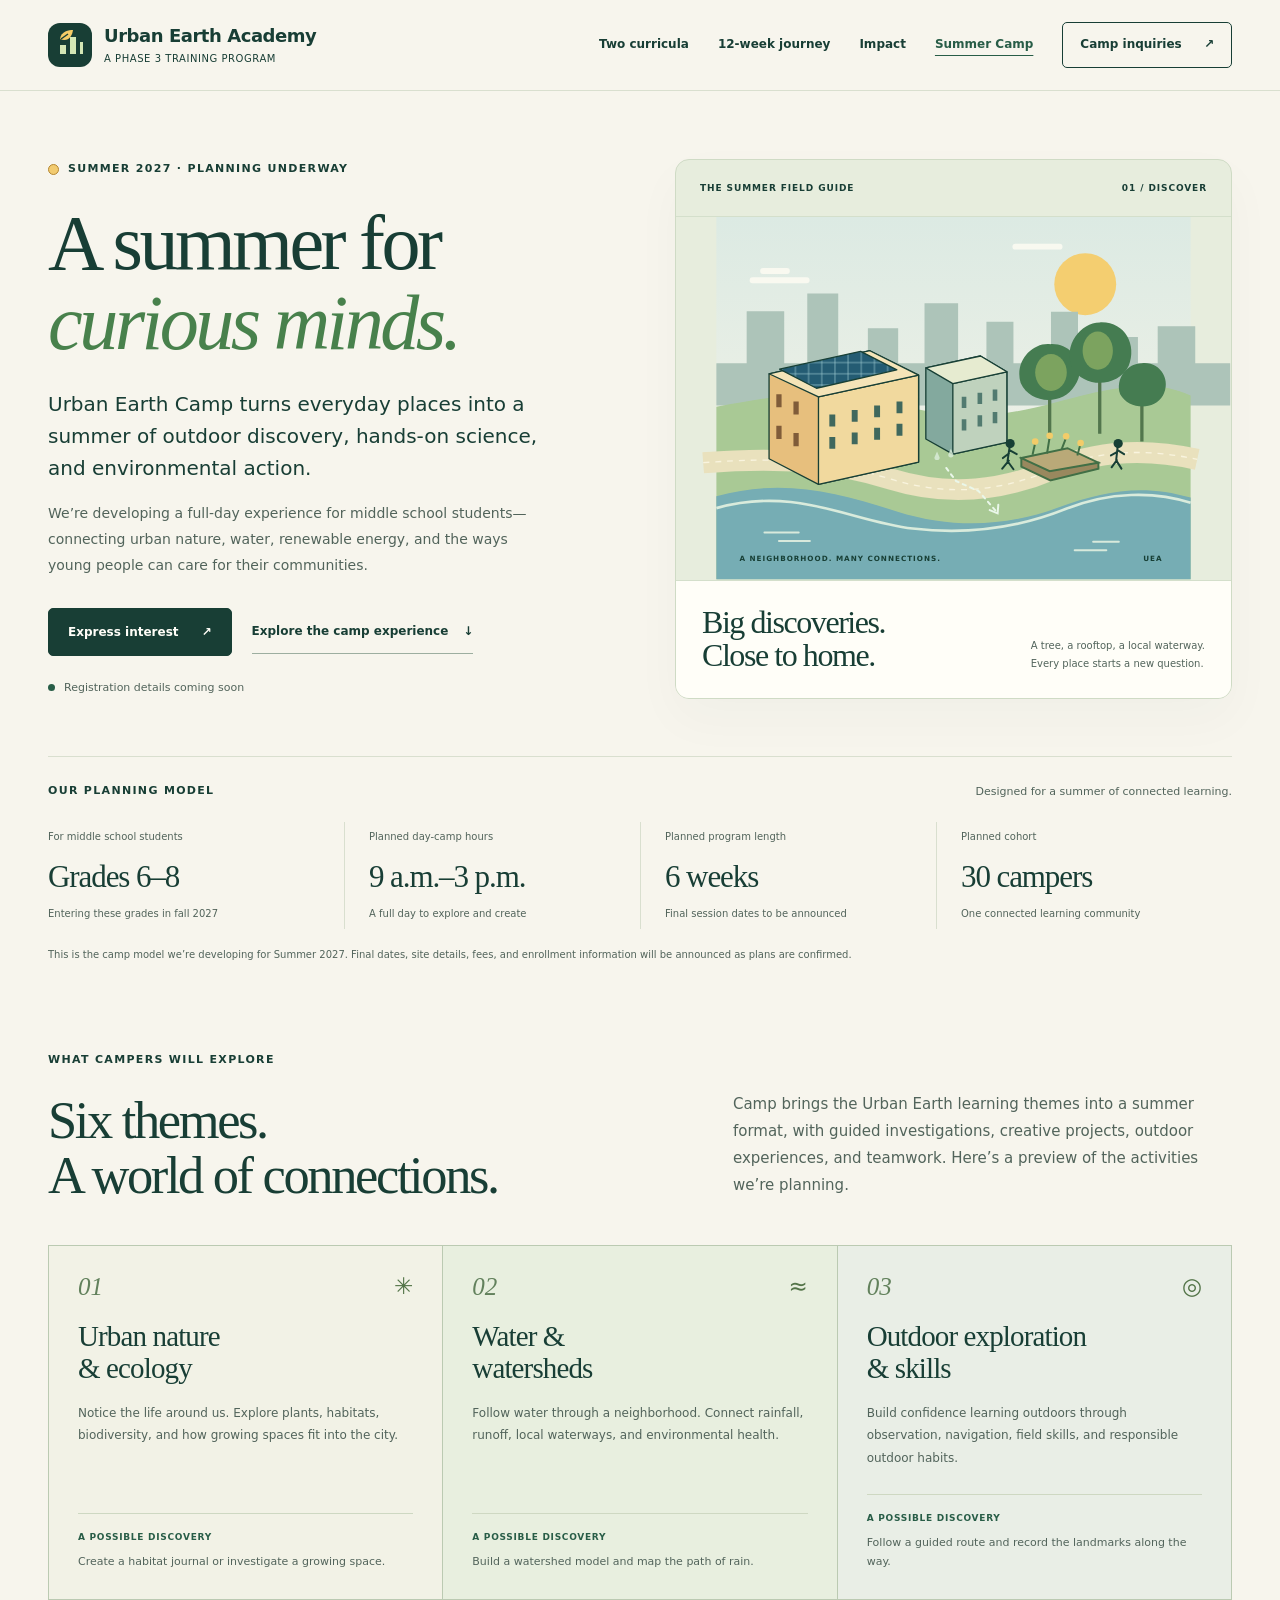
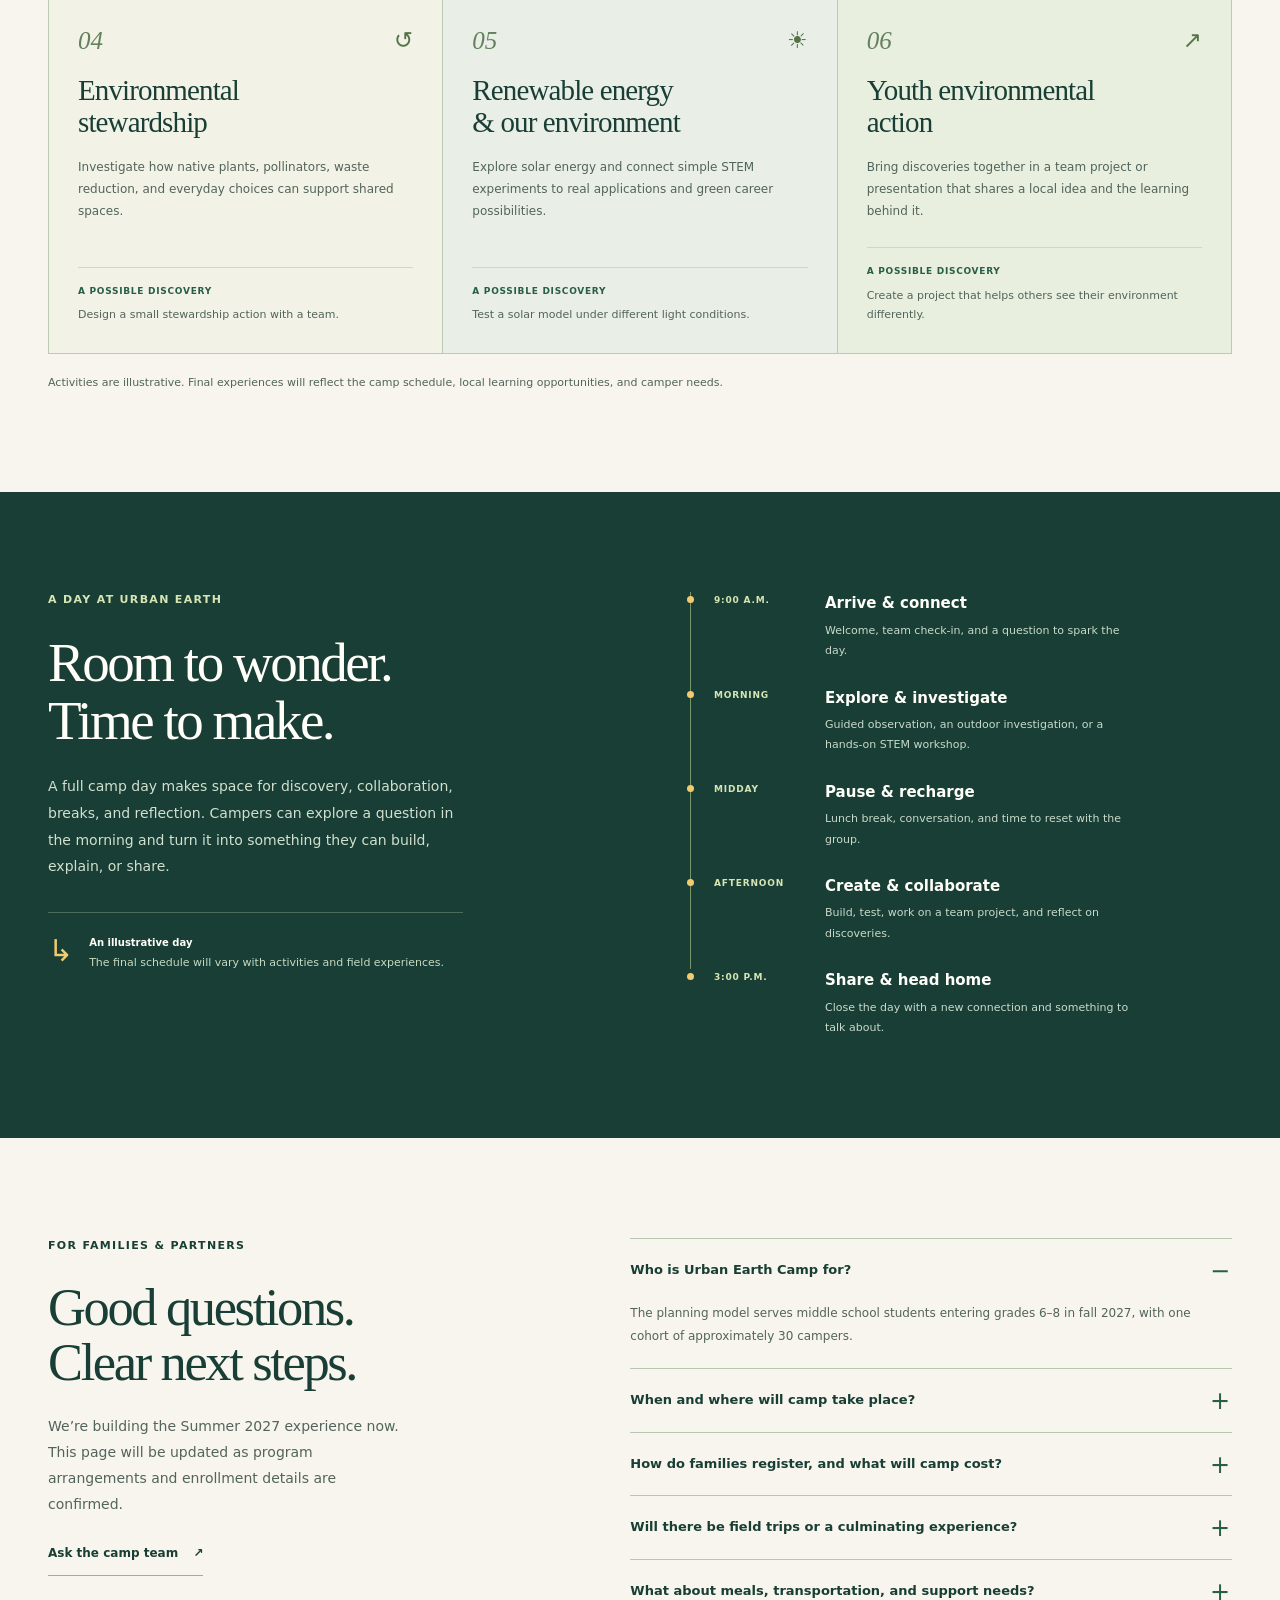
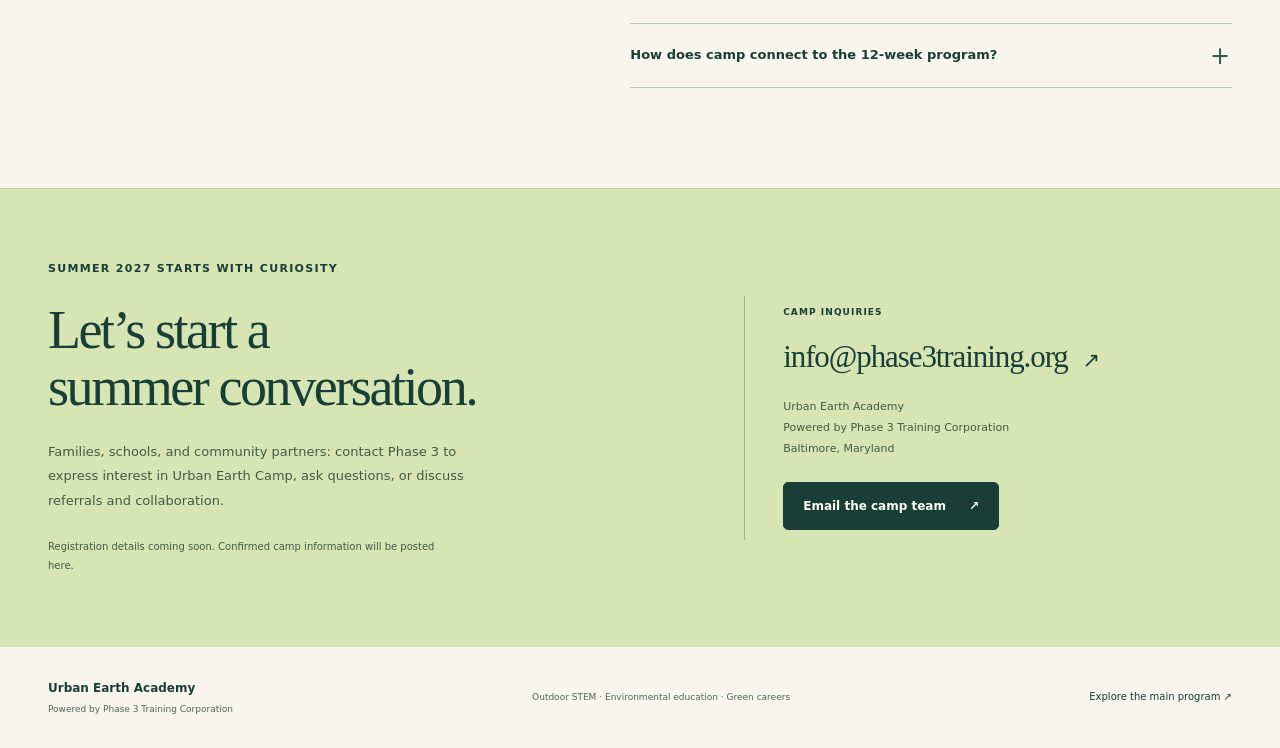
==== summer-camp.html @ 98d9b707 "Add Summer 2027 camp page and homepage navigation link" ====
<!doctype html>
<html lang="en">
<head>
  <meta charset="utf-8">
  <meta name="viewport" content="width=device-width, initial-scale=1">
  <meta name="description" content="Discover plans for Urban Earth Camp, a Summer 2027 outdoor STEM day camp for middle school students. Explore six environmental themes and contact Phase 3 to express interest.">
  <meta name="theme-color" content="#173f35">
  <title>Summer Camp 2027 | Urban Earth Academy</title>
  <link rel="icon" href="./favicon.svg" type="image/svg+xml">
  <link rel="stylesheet" href="./style.css">
  <link rel="stylesheet" href="./camp.css">
  <script src="./camp.js" defer></script>
</head>
<body class="camp-page">
  <a href="#main" class="skip-link">Skip to content</a>
  <header class="site-header">
    <div class="wrap nav-row">
      <a class="brand" href="./" aria-label="Urban Earth Academy home">
        <svg class="brand-mark" viewBox="0 0 44 44" aria-hidden="true"><rect width="44" height="44" rx="12" fill="currentColor"/><path d="M12 31V22h6v9m4 0V14h6v17m4 0V19h3v12" fill="#d4e7b5"/><path d="M12 16c1-8 9-9 13-9-1 7-5 12-13 9Z" fill="#f6cc67"/><path d="m13 16 7-5" fill="none" stroke="#173f35" stroke-width="1.5"/></svg>
        <span>Urban Earth <b>Academy</b><small>A Phase 3 Training program</small></span>
      </a>
      <button class="menu-toggle" aria-expanded="false" aria-controls="site-nav">Menu <span aria-hidden="true">☰</span></button>
      <nav id="site-nav" aria-label="Main navigation">
        <a href="./#curricula">Two curricula</a>
        <a href="./#journey">12-week journey</a>
        <a href="./#impact">Impact</a>
        <a href="./summer-camp.html" aria-current="page">Summer Camp</a>
        <a class="nav-cta" href="#interest">Camp inquiries <span aria-hidden="true">↗</span></a>
      </nav>
    </div>
  </header>
  <main id="main">
    <section class="camp-hero" aria-labelledby="camp-title">
      <div class="wrap camp-hero-grid">
        <div class="camp-hero-copy">
          <p class="eyebrow"><span class="camp-sun" aria-hidden="true"></span> Summer 2027 · Planning underway</p>
          <h1 id="camp-title">A summer for<br><em>curious minds.</em></h1>
          <p class="camp-lead">Urban Earth Camp turns everyday places into a summer of outdoor discovery, hands-on science, and environmental action.</p>
          <p class="camp-intro">We’re developing a full-day experience for middle school students—connecting urban nature, water, renewable energy, and the ways young people can care for their communities.</p>
          <div class="actions"><a class="button primary" href="#interest">Express interest <span aria-hidden="true">↗</span></a><a class="text-link" href="#explore">Explore the camp experience <span aria-hidden="true">↓</span></a></div>
          <p class="camp-status"><span class="small-dot"></span> Registration details coming soon</p>
        </div>
        <div class="camp-fieldbook">
          <div class="camp-fieldbook-top"><span>THE SUMMER FIELD GUIDE</span><span>01 / DISCOVER</span></div>
          <div class="camp-city"><svg class="city-scene" viewBox="0 0 720 550" role="img" aria-labelledby="scene-title scene-desc">
              <title id="scene-title">A city connected by water, nature, and energy</title>
              <desc id="scene-desc">An illustrated urban neighborhood connects a solar rooftop, trees and native plants, and a river: places and systems that campers can investigate through outdoor STEM.</desc>
              <defs>
                <pattern id="windows" width="22" height="28" patternUnits="userSpaceOnUse"><rect x="7" y="7" width="7" height="12" rx="1" fill="#8baba2"/></pattern>
                <pattern id="solar" width="20" height="17" patternUnits="userSpaceOnUse"><path d="M0 0h20v17H0z" fill="#245c73" stroke="#a0cbd1" stroke-width="1"/></pattern>
                <linearGradient id="sky" x2="0" y2="1"><stop stop-color="#dceae3"/><stop offset="1" stop-color="#f7f4e8"/></linearGradient>
              </defs>
              <rect width="720" height="550" fill="url(#sky)"/>
              <circle cx="560" cy="102" r="47" fill="#f4ce70"/>
              <g fill="none" stroke="#fffdf4" stroke-width="9" stroke-linecap="round" opacity=".8"><path d="M55 96h82m-66-14h36m347-37h67"/></g>
              <g fill="#adc4b9"><path d="M0 222h46v-79h57v79h35V116h47v106h45v-53h46v53h40v-91h51v91h43v-63h41v63h57v-78h41v78h49V182h42v40h30v-56h57v56h53v64H0z"/></g>
              <path d="M0 288c124-22 172-30 259-7s148 30 254 1 155-34 207-11v279H0z" fill="#a9c995"/>
              <path d="M0 424c101-28 182-6 274 23s175 20 245-6 130-36 201-15v124H0z" fill="#76adb4"/>
              <path d="M0 442c121-34 205 20 298 31s168-4 233-30 135-27 189-9" fill="none" stroke="#d9ebdc" stroke-width="4"/>
              <path d="M-20 373c119-9 194-3 285 25s171 17 246-15 151-30 219-15" fill="none" stroke="#e9e1bd" stroke-width="32"/>
              <path d="M-20 373c119-9 194-3 285 25s171 17 246-15 151-30 219-15" fill="none" stroke="#f9f4de" stroke-width="2" stroke-dasharray="9 9"/>
              <g stroke="#173f35" stroke-width="2" stroke-linejoin="round">
                <path d="m80 238 153-35 74 37v132l-152 34-75-39z" fill="#e7bf7d"/>
                <path d="m155 273 152-33v132l-152 34z" fill="#f1d99e"/>
                <path d="m80 238 153-35 74 37-152 33z" fill="#f4e4b8"/>
                <path d="m96 231 123-27 55 28-122 28z" fill="url(#solar)"/>
                <path d="M176 300v18m34-25v18m34-25v18m34-24v18m-102 36v18m34-25v18m34-25v18m34-24v18" stroke="#40685d" stroke-width="9"/>
                <path d="M95 269v20m26-9v20m-26 17v20m26-9v20" stroke="#805c39" stroke-width="8"/>
                <path d="m318 229 83-18 40 24v107l-82 18-41-23z" fill="#83a99e"/>
                <path d="m359 253 82-18v107l-82 18z" fill="#bfd2bd"/>
                <path d="m318 229 83-18 40 24-82 18z" fill="#e6ebd0"/>
                <path d="M376 273v17m24-23v17m23-22v17m-47 28v17m24-23v17m23-22v17" stroke="#527b70" stroke-width="7"/>
              </g>
              <g stroke="#52764d" stroke-width="5"><path d="M506 335V219m76 110V198m64 143V244"/></g>
              <g fill="#457c51"><path d="M462 252c-10-32 17-62 45-59 35-2 57 36 37 63-18 30-67 29-82-4Z"/><path d="M540 228c-14-33 13-68 42-68 38-2 57 34 44 66-15 32-67 36-86 2Z"/><path d="M613 269c-8-24 11-47 33-47 28-3 45 26 32 49-13 23-52 22-65-2Z"/></g>
              <g fill="#7ca35f"><ellipse cx="508" cy="236" rx="24" ry="28"/><ellipse cx="579" cy="203" rx="23" ry="29"/></g>
              <g stroke="#416f46" stroke-width="3"><path d="m463 366 70-15 47 22-74 18z" fill="#b9a978"/><path d="m463 366 43 20 74-13v9l-73 18-44-21z" fill="#99885e"/><path d="m480 361 4-18m18 16 4-25m18 19 7-18m17 27 5-18"/></g>
              <g fill="#f3cc69"><circle cx="484" cy="341" r="5"/><circle cx="506" cy="332" r="5"/><circle cx="531" cy="333" r="5"/><circle cx="553" cy="343" r="5"/></g>
              <g stroke="#eaf7ea" stroke-width="3" stroke-linecap="round"><path d="m349 381 15 20 34 15 27 31" stroke-dasharray="5 7" fill="none"/><path d="m415 445 12 5 1-13" fill="none"/></g>
              <g fill="#dbeedb" opacity=".8"><path d="m331 365 4-9 4 9a4 4 0 1 1-8 0m21-4 4-9 4 9a4 4 0 1 1-8 0"/></g>
              <g stroke="#173f35" stroke-width="3" stroke-linecap="round"><path d="m442 371 3-21m0 4 11 6m-12-1-9 7m9 4-10 12m9-10 8 11"/><path d="m607 369 2-19m0 4 10 6m-11-3-9 5m9 7-8 11m8-9 7 11"/></g>
              <g fill="#173f35"><circle cx="446" cy="344" r="7"/><circle cx="610" cy="344" r="7"/></g>
              <path d="M73 479h52m-30 13h47m402 14h48m-20-13h39" stroke="#d8e9dc" stroke-width="3" stroke-linecap="round"/>
              <g fill="#173f35" font-family="system-ui,sans-serif" font-size="11" font-weight="700" letter-spacing="1.5"><text x="35" y="522">A NEIGHBORHOOD. MANY CONNECTIONS.</text><text x="648" y="522">UEA</text></g>
            </svg></div>
          <div class="camp-fieldbook-bottom"><h2>Big discoveries.<br>Close to home.</h2><p>A tree, a rooftop, a local waterway.<br>Every place starts a new question.</p></div>
        </div>
      </div>
      <div class="wrap camp-model">
        <div class="camp-model-heading"><p class="eyebrow">Our planning model</p><p>Designed for a summer of connected learning.</p></div>
        <dl class="camp-facts">
          <div><dt>For middle school students</dt><dd>Grades 6–8<small>Entering these grades in fall 2027</small></dd></div>
          <div><dt>Planned day-camp hours</dt><dd>9 a.m.–3 p.m.<small>A full day to explore and create</small></dd></div>
          <div><dt>Planned program length</dt><dd>6 weeks<small>Final session dates to be announced</small></dd></div>
          <div><dt>Planned cohort</dt><dd>30 campers<small>One connected learning community</small></dd></div>
        </dl>
        <p class="fine-print">This is the camp model we’re developing for Summer 2027. Final dates, site details, fees, and enrollment information will be announced as plans are confirmed.</p>
      </div>
    </section>

    <section class="section camp-explore" id="explore" aria-labelledby="explore-title">
      <div class="wrap">
        <div class="section-heading two-column"><div><p class="eyebrow">What campers will explore</p><h2 id="explore-title">Six themes.<br>A world of connections.</h2></div><p>Camp brings the Urban Earth learning themes into a summer format, with guided investigations, creative projects, outdoor experiences, and teamwork. Here’s a preview of the activities we’re planning.</p></div>
        <div class="camp-themes">
          <article class="camp-theme"><div class="camp-theme-top"><span class="camp-theme-number">01</span><span class="theme-symbol" aria-hidden="true">✳</span></div><h3>Urban nature<br>& ecology</h3><p>Notice the life around us. Explore plants, habitats, biodiversity, and how growing spaces fit into the city.</p><div class="camp-example"><strong>A possible discovery</strong><span>Create a habitat journal or investigate a growing space.</span></div></article>
          <article class="camp-theme"><div class="camp-theme-top"><span class="camp-theme-number">02</span><span class="theme-symbol" aria-hidden="true">≈</span></div><h3>Water &<br>watersheds</h3><p>Follow water through a neighborhood. Connect rainfall, runoff, local waterways, and environmental health.</p><div class="camp-example"><strong>A possible discovery</strong><span>Build a watershed model and map the path of rain.</span></div></article>
          <article class="camp-theme"><div class="camp-theme-top"><span class="camp-theme-number">03</span><span class="theme-symbol" aria-hidden="true">◎</span></div><h3>Outdoor exploration<br>& skills</h3><p>Build confidence learning outdoors through observation, navigation, field skills, and responsible outdoor habits.</p><div class="camp-example"><strong>A possible discovery</strong><span>Follow a guided route and record the landmarks along the way.</span></div></article>
          <article class="camp-theme"><div class="camp-theme-top"><span class="camp-theme-number">04</span><span class="theme-symbol" aria-hidden="true">↺</span></div><h3>Environmental<br>stewardship</h3><p>Investigate how native plants, pollinators, waste reduction, and everyday choices can support shared spaces.</p><div class="camp-example"><strong>A possible discovery</strong><span>Design a small stewardship action with a team.</span></div></article>
          <article class="camp-theme"><div class="camp-theme-top"><span class="camp-theme-number">05</span><span class="theme-symbol" aria-hidden="true">☀</span></div><h3>Renewable energy<br>& our environment</h3><p>Explore solar energy and connect simple STEM experiments to real applications and green career possibilities.</p><div class="camp-example"><strong>A possible discovery</strong><span>Test a solar model under different light conditions.</span></div></article>
          <article class="camp-theme"><div class="camp-theme-top"><span class="camp-theme-number">06</span><span class="theme-symbol" aria-hidden="true">↗</span></div><h3>Youth environmental<br>action</h3><p>Bring discoveries together in a team project or presentation that shares a local idea and the learning behind it.</p><div class="camp-example"><strong>A possible discovery</strong><span>Create a project that helps others see their environment differently.</span></div></article>
        </div>
        <p class="fine-print">Activities are illustrative. Final experiences will reflect the camp schedule, local learning opportunities, and camper needs.</p>
      </div>
    </section>

    <section class="section camp-day" aria-labelledby="day-title">
      <div class="wrap camp-day-grid">
        <div class="camp-day-copy"><p class="eyebrow">A day at Urban Earth</p><h2 id="day-title">Room to wonder.<br>Time to make.</h2><p>A full camp day makes space for discovery, collaboration, breaks, and reflection. Campers can explore a question in the morning and turn it into something they can build, explain, or share.</p><div class="camp-day-note"><span aria-hidden="true">↳</span><p><strong>An illustrative day</strong><br>The final schedule will vary with activities and field experiences.</p></div></div>
        <ol class="camp-day-timeline">
          <li><span class="camp-time">9:00 A.M.</span><div><h3>Arrive & connect</h3><p>Welcome, team check-in, and a question to spark the day.</p></div></li>
          <li><span class="camp-time">MORNING</span><div><h3>Explore & investigate</h3><p>Guided observation, an outdoor investigation, or a hands-on STEM workshop.</p></div></li>
          <li><span class="camp-time">MIDDAY</span><div><h3>Pause & recharge</h3><p>Lunch break, conversation, and time to reset with the group.</p></div></li>
          <li><span class="camp-time">AFTERNOON</span><div><h3>Create & collaborate</h3><p>Build, test, work on a team project, and reflect on discoveries.</p></div></li>
          <li><span class="camp-time">3:00 P.M.</span><div><h3>Share & head home</h3><p>Close the day with a new connection and something to talk about.</p></div></li>
        </ol>
      </div>
    </section>

    <section class="section camp-family" id="family-details" aria-labelledby="family-title">
      <div class="wrap camp-family-grid">
        <div><p class="eyebrow">For families & partners</p><h2 id="family-title">Good questions.<br>Clear next steps.</h2><p class="camp-family-intro">We’re building the Summer 2027 experience now. This page will be updated as program arrangements and enrollment details are confirmed.</p><a class="text-link" href="mailto:info@phase3training.org?subject=Urban%20Earth%20Camp%20Summer%202027%20question">Ask the camp team <span aria-hidden="true">↗</span></a></div>
        <div class="camp-faq">
          <details open><summary>Who is Urban Earth Camp for?</summary><div><p>The planning model serves middle school students entering grades 6–8 in fall 2027, with one cohort of approximately 30 campers.</p></div></details>
          <details><summary>When and where will camp take place?</summary><div><p>We’re planning for Summer 2027, with 9 a.m.–3 p.m. day-camp hours over six weeks. The camp is being developed in Baltimore, connected to Phase 3’s training space and local outdoor learning opportunities. Final dates, site details, and drop-off information will be announced.</p></div></details>
          <details><summary>How do families register, and what will camp cost?</summary><div><p>Registration information and fees are being finalized. Families can email <a href="mailto:info@phase3training.org?subject=Urban%20Earth%20Camp%20Summer%202027%20interest">info@phase3training.org</a> to express interest and ask questions while details are developed.</p></div></details>
          <details><summary>Will there be field trips or a culminating experience?</summary><div><p>Outdoor field experiences and a culminating camp experience are being explored. Destinations, transportation, permissions, and any overnight arrangements will be shared once confirmed.</p></div></details>
          <details><summary>What about meals, transportation, and support needs?</summary><div><p>Meal and transportation arrangements are still being finalized. Please share accessibility or participation questions with the camp team when you inquire so we can discuss your family’s needs.</p></div></details>
          <details><summary>How does camp connect to the 12-week program?</summary><div><p>Summer Camp is a separate summer offering built around Urban Earth’s six environmental learning themes. Its full-day format provides time for connected investigations and projects. You can also <a href="./#journey">explore the school-year 12-week Journey</a>.</p></div></details>
        </div>
      </div>
    </section>

    <section class="camp-interest" id="interest" aria-labelledby="interest-title">
      <div class="wrap camp-interest-grid"><div><p class="eyebrow">Summer 2027 starts with curiosity</p><h2 id="interest-title">Let’s start a<br>summer conversation.</h2><p>Families, schools, and community partners: contact Phase 3 to express interest in Urban Earth Camp, ask questions, or discuss referrals and collaboration.</p><p class="camp-interest-note">Registration details coming soon. Confirmed camp information will be posted here.</p></div><div class="camp-contact"><span class="label">CAMP INQUIRIES</span><a class="camp-email" href="mailto:info@phase3training.org?subject=Urban%20Earth%20Camp%20Summer%202027%20interest&amp;body=Hello%20Phase%203%20team%2C%0A%0AI%20would%20like%20to%20learn%20more%20about%20Urban%20Earth%20Camp%20for%20Summer%202027.%0A%0AI%20am%20a%20parent%2Fcaregiver%20or%20represent%20an%20organization%3A%0AQuestions%20or%20interests%3A%0A%0AThank%20you.">info@phase3training.org <span aria-hidden="true">↗</span></a><p>Urban Earth Academy<br>Powered by Phase 3 Training Corporation<br>Baltimore, Maryland</p><a class="button camp-contact-button" href="mailto:info@phase3training.org?subject=Urban%20Earth%20Camp%20Summer%202027%20interest">Email the camp team <span aria-hidden="true">↗</span></a></div></div>
    </section>
  </main>
  <footer><div class="wrap footer-row"><a class="footer-brand" href="./">Urban Earth Academy <span>Powered by Phase 3 Training Corporation</span></a><p>Outdoor STEM · Environmental education · Green careers</p><a href="./" class="back-top">Explore the main program ↗</a></div></footer>
</body>
</html>
---- style.css ----
@charset "UTF-8";
:root{--ink:#183e35;--green:#285d47;--muted:#52645b;--cream:#f7f5ed;--paper:#fffef8;--lime:#d7e5b4;--gold:#f2cb70;--line:#d9dfcf;--blue:#b8d4d6;--serif:Georgia,'Times New Roman',serif;--sans:Inter,ui-sans-serif,system-ui,-apple-system,BlinkMacSystemFont,'Segoe UI',sans-serif}
*{box-sizing:border-box}html{scroll-behavior:smooth;scroll-padding-top:105px}body{margin:0;background:var(--cream);color:var(--ink);font:16px/1.6 var(--sans);-webkit-font-smoothing:antialiased}button,select{font:inherit}button,a,select{-webkit-tap-highlight-color:transparent}button{cursor:pointer}a{color:inherit}button:focus-visible,a:focus-visible,select:focus-visible,[tabindex="0"]:focus-visible{outline:3px solid #bb7432;outline-offset:5px}button:disabled{cursor:default}button{color:inherit}p,h1,h2,h3,h4{margin-top:0}h1,h2,h3{font-weight:400}h1,h2{font-family:var(--serif);letter-spacing:-.045em;line-height:1.05}h2{font-size:clamp(37px,4.1vw,59px);margin-bottom:24px}h3{font-size:28px;line-height:1.2;letter-spacing:-.03em}h4{font-size:16px;line-height:1.4;margin-bottom:6px}.wrap{width:min(1240px,calc(100% - 96px));margin:auto}.section{padding:100px 0}.eyebrow,.label{font-size:11px;line-height:1.5;font-weight:750;letter-spacing:.12em;text-transform:uppercase}.eyebrow{display:flex;align-items:center;gap:9px;margin-bottom:25px}.label{display:block}.seed-dot,.small-dot{display:inline-block;width:7px;height:7px;background:var(--green);border-radius:50%;flex:none}.skip-link{position:fixed;left:16px;top:-80px;background:var(--ink);color:#fff;padding:10px 18px;z-index:100}.skip-link:focus{top:10px}.site-header{position:sticky;top:0;z-index:30;background:rgba(247,245,237,.97);border-bottom:1px solid var(--line)}.nav-row{height:90px;display:flex;align-items:center;justify-content:space-between;gap:24px}.brand{display:flex;gap:12px;align-items:center;text-decoration:none;font-size:18px;font-weight:650;line-height:1.2;letter-spacing:-.025em}.brand b{font-weight:650}.brand small{display:block;font-size:10px;letter-spacing:.055em;text-transform:uppercase;font-weight:500;margin-top:7px}.brand-mark{height:44px;width:44px;flex:none}.site-header nav{display:flex;gap:29px;align-items:center;font-size:12px;font-weight:650}.site-header nav a{text-decoration:none}.site-header nav a:not(.nav-cta):hover{box-shadow:0 2px var(--green)}.site-header .nav-cta{border:1px solid var(--ink);border-radius:5px;padding:12px 17px}.nav-cta span{margin-left:18px}.menu-toggle{display:none}.hero{padding:68px 0 0;overflow:hidden}.hero-grid{display:grid;grid-template-columns:.95fr 1.05fr;gap:46px;align-items:center}.hero h1{font-size:clamp(60px,5.55vw,82px);line-height:1.01;margin:0 0 25px}.hero h1 em{color:#48814c;font-weight:400}.hero-lead{font-size:20px;line-height:1.55;max-width:490px;margin-bottom:14px}.hero-description{font-size:14px;line-height:1.8;color:var(--muted);max-width:460px;margin-bottom:25px}.actions{display:flex;gap:19px;align-items:flex-start;flex-wrap:wrap}.button{display:inline-flex;align-items:center;justify-content:space-between;gap:23px;padding:14px 19px;border-radius:5px;font-size:12px;font-weight:650;text-decoration:none;border:1px solid var(--ink);line-height:1.5;transition:background .2s,transform .2s}.button.primary{color:var(--paper);background:var(--ink)}.button.primary:hover{background:#2c614e;transform:translateY(-2px)}.text-link{display:inline-flex;gap:15px;text-decoration:none;font-size:12px;font-weight:650;line-height:1.6;padding:12px 0;border-bottom:1px solid #9daea0}.text-link:hover{border-color:var(--ink)}.hero .actions .text-link{font-size:11px;max-width:185px;line-height:1.5;padding:7px 0}.hero-note{font-size:10px;font-weight:550;color:var(--muted);margin-top:31px;display:flex;gap:12px;align-items:center}.little-line{width:28px;height:1px;background:#a5b99b}.hero-visual{background:#e7eddd;border:1px solid #d9dfcc;border-radius:16px;overflow:hidden;transform:none;box-shadow:0 20px 50px #183e350a}.scene-topline{display:flex;justify-content:space-between;padding:18px 22px 0;gap:20px;font-size:9px;letter-spacing:.09em;font-weight:650}.scene-topline span:last-child{font-size:10px;font-weight:450;letter-spacing:0}.landscape{position:relative}.city-scene{display:block;width:100%;height:auto}.scene-pins{position:absolute;inset:0}.scene-pin{position:absolute;display:flex;align-items:center;gap:7px;font-size:10px;font-weight:650;background:var(--paper);border:1px solid var(--ink);box-shadow:0 3px 0 #183e3520;border-radius:99px;padding:8px 12px;white-space:nowrap;transition:transform .2s,background .2s}.scene-pin[aria-pressed="true"]{background:var(--ink);color:var(--paper);transform:translateY(-3px)}.scene-pin:hover{transform:translateY(-3px)}.scene-pin span{font-size:17px;line-height:1}.pin-energy{left:16%;top:32%}.pin-nature{right:10%;top:23%}.pin-water{left:51%;top:74%}.field-note{min-height:125px;background:var(--paper);padding:22px 25px;display:flex;gap:19px;align-items:flex-start;transform:none}.note-number{font:italic 32px/1 var(--serif);color:#628664}.field-note h2{font:650 14px/1.5 var(--sans);letter-spacing:0;margin:0 0 7px}.field-note p{font-size:12px;line-height:1.65;color:var(--muted);margin:0}.program-facts{display:grid;grid-template-columns:repeat(4,1fr);padding:40px 0 32px;border-bottom:1px solid var(--line);margin-top:27px}.program-facts>div{display:flex;align-items:center;gap:15px;padding:0 23px;border-right:1px solid var(--line)}.program-facts>div:first-child{padding-left:0}.program-facts>div:last-child{border:0}.program-facts strong{font:400 48px/1 var(--serif);letter-spacing:-.05em}.program-facts span{font-size:11px;color:var(--muted);line-height:1.6;max-width:115px}.section-heading{margin-bottom:42px}.two-column{display:grid;grid-template-columns:1.1fr .9fr;gap:90px;align-items:end}.section-heading h2{margin-bottom:0}.section-heading>p,.two-column>p{font-size:15px;color:var(--muted);line-height:1.8;margin-bottom:4px;max-width:505px}.curriculum-tabs{display:grid;grid-template-columns:1fr 1fr;gap:15px}.curriculum-tab{display:flex;text-align:left;align-items:center;gap:19px;border:1px solid var(--line);background:transparent;border-radius:9px;padding:20px 25px}.tab-index{font:italic 23px var(--serif);color:#72816e}.curriculum-tab>span:nth-child(2){font-size:21px;font-weight:600;letter-spacing:-.03em;line-height:1.3}.curriculum-tab small{display:block;letter-spacing:0;font-size:11px;font-weight:450;margin-top:6px;color:var(--muted)}.tab-arrow{margin-left:auto;font-size:24px}.curriculum-tab[aria-selected="true"]{background:var(--ink);color:var(--paper);border-color:var(--ink)}.curriculum-tab[aria-selected="true"] small,.curriculum-tab[aria-selected="true"] .tab-index{color:#d7e5c5}.curriculum-tab:not([aria-selected="true"]):hover{background:#e9efdf}.curriculum-panel{display:grid;grid-template-columns:1fr 1.05fr;gap:60px;background:#e9eddc;border-radius:10px;margin-top:16px;padding:43px}.track-intro .label{color:#4d6d44;margin-bottom:22px}.track-intro h3{font-family:var(--serif);font-size:37px;letter-spacing:-.04em;margin-bottom:17px}.track-intro p{font-size:14px;color:var(--muted);line-height:1.8;margin-bottom:17px}.track-details{display:grid;gap:20px}.track-details article{display:flex;gap:16px;border-bottom:1px solid #cdd6be;padding-bottom:18px}.track-details article:last-child{border:0;padding-bottom:0}.detail-icon{font-size:25px;line-height:1.3;color:#4c714b;width:26px;flex:none}.track-details h4{font-size:12px;letter-spacing:.01em}.track-details p{font-size:12px;color:var(--muted);margin:0;line-height:1.75}.fine-print{font-size:11px;color:var(--muted);line-height:1.8}.curriculum-note{margin:17px 0 0}.journey{background:var(--ink);color:var(--paper)}.journey .eyebrow{color:var(--lime)}.journey-heading{margin-bottom:36px}.journey-heading h2{margin-bottom:22px}.section-heading .journey-intro{color:#c8d9cc;font-size:13px;max-width:none;white-space:nowrap;letter-spacing:-.005em}.journey-toolbar{display:flex;align-items:center;justify-content:space-between;gap:20px;padding:0 0 23px;font-size:11px;color:#d3dfd1}.journey-toolbar p{margin:0;display:flex;align-items:center;gap:8px}.journey-toolbar .small-dot{background:var(--gold)}.journey-toolbar label{display:flex;align-items:center;gap:10px}.journey-toolbar select{background:#2c5145;color:var(--paper);border:1px solid #6e8b78;border-radius:5px;padding:7px 28px 7px 11px;font-size:11px}.module-tabs{display:grid;grid-template-columns:repeat(6,1fr);border-top:1px solid #5a7766}.module-tab{position:relative;text-align:left;color:#b9cdc0;background:transparent;border:0;border-bottom:1px solid #5a7766;border-right:1px solid #446555;padding:20px 17px 22px;line-height:1.4;min-height:114px}.module-tab:last-child{border-right:0}.module-tab>span{display:block;font-size:10px;letter-spacing:.06em;margin-bottom:13px}.module-tab strong{font-size:12px;font-weight:500;line-height:1.5}.module-tab[aria-selected="true"]{background:var(--lime);color:var(--ink);border-color:var(--lime)}.module-tab:not([aria-selected="true"]):hover{background:#2c5145}.module-panel{display:grid;grid-template-columns:1fr 1.1fr;gap:0;background:#234b3e;margin-top:23px;border:1px solid #4c6c58;border-radius:10px;overflow:hidden}.module-visual{background:#d7e5b4;position:relative;display:flex;align-items:center;justify-content:center;padding:18px;min-height:405px}.module-visual svg{display:block;width:100%;max-width:410px;height:auto}.module-content{padding:38px}.module-content .label{color:var(--lime);margin-bottom:14px;font-size:10px}.module-content h3{font-family:var(--serif);font-size:33px;margin-bottom:14px;letter-spacing:-.035em}.module-content>p:not(.label){font-size:12px;line-height:1.8;color:#d6e1d6;margin-bottom:23px}.activity-box{border-top:1px solid #55735d;padding-top:18px}.activity-box>span{font-size:9px;letter-spacing:.1em;color:var(--gold);font-weight:650}.activity-box p{font-size:12px;line-height:1.8;margin:7px 0 18px}.module-takeaway{display:flex;gap:12px;font-size:11px;color:#d4dfd0}.module-takeaway>span{font-size:26px;line-height:1.4;color:var(--lime)}.module-takeaway p{margin:0;line-height:1.75}.module-takeaway strong{color:var(--paper);font-size:10px;font-weight:650}.journey-bottom{display:flex;align-items:center;justify-content:space-between;gap:16px;font-size:10px;color:#b6cbb8;margin-top:21px}.journey-bottom p{margin:0}.journey-bottom button{background:transparent;border:0;border-bottom:1px solid #6e8b78;color:var(--paper);padding:8px 0;display:flex;gap:18px;align-items:center;font-size:11px}.journey-bottom button:hover{color:var(--gold)}.centered{text-align:center;max-width:700px;margin:0 auto 47px}.centered .eyebrow{justify-content:center}.centered h2{margin-bottom:23px}.centered>p{margin:0 auto;max-width:605px;font-size:14px}.impact-layout{display:grid;grid-template-columns:.8fr 1.2fr;gap:44px;align-items:start}.impact-options{border-top:1px solid #b8c7b2}.impact-tab{width:100%;display:flex;align-items:center;gap:15px;text-align:left;padding:23px 16px;border:0;border-bottom:1px solid #b8c7b2;background:transparent;font-size:13px;font-weight:600}.impact-tab>span:first-child{font:italic 18px var(--serif);color:#73886c}.impact-arrow{margin-left:auto;font-size:20px}.impact-tab[aria-selected="true"]{background:#e6ecd9}.impact-tab:not([aria-selected="true"]):hover{background:#eef1e5}.impact-panel{background:var(--paper);border:1px solid var(--line);border-radius:10px;padding:36px}.impact-panel>.label{font-size:9px;color:#5c7952;margin-bottom:17px}.impact-panel h3{font-family:var(--serif);font-size:31px;margin-bottom:15px}.impact-panel>p{font-size:12px;color:var(--muted);line-height:1.85;margin-bottom:26px}.evidence-flow{display:grid;grid-template-columns:1fr 20px 1fr;gap:16px;align-items:start}.evidence-dot{display:flex;align-items:center;justify-content:center;width:27px;height:27px;border:1px solid #819b79;border-radius:50%;font-size:11px;margin-bottom:13px}.evidence-flow strong{font-size:11px;display:block;margin-bottom:7px}.evidence-flow p{font-size:11px;color:var(--muted);margin:0;line-height:1.8}.flow-arrow{padding-top:1px;color:#839a7f}.report-note{margin-top:25px;border-top:1px solid var(--line);padding-top:19px;display:flex;gap:13px;align-items:flex-start;color:var(--muted);font-size:11px;line-height:1.8}.report-note>span{font-size:25px;color:var(--green)}.report-note p{margin:0}.report-note strong{color:var(--ink);font-size:10px}.impact-footnote{text-align:center;margin:21px 0 0}.partners{background:#e9ecdd;border-top:1px solid var(--line)}.partnership-grid{display:grid;grid-template-columns:1fr 1fr;gap:90px;align-items:start}.partner-lead{font-size:19px;line-height:1.6;max-width:390px;margin-bottom:18px}.partnership-grid>div>p:not(.eyebrow):not(.partner-lead){font-size:13px;line-height:1.85;color:var(--muted);max-width:420px}.partnership-grid .button{margin-top:17px}.delivery-panel{background:var(--cream);border-radius:11px;border:1px solid #d4ddc5;padding:33px}.delivery-panel h3{font-family:var(--serif);font-size:29px;margin-bottom:29px}.delivery-row{display:flex;gap:18px;padding:19px 0;border-top:1px solid var(--line)}.delivery-row>span{font:italic 23px var(--serif);color:#71876a}.delivery-row h4{font-size:12px;margin-bottom:7px}.delivery-row p{font-size:11px;line-height:1.8;color:var(--muted);margin:0}.contact-strip{border-top:1px solid #b5c3a7;padding-top:32px;margin-top:55px;display:flex;justify-content:space-between;align-items:end;gap:24px}.contact-strip .label{font-size:9px;margin-bottom:10px;color:#5c7453}.contact-strip a{font-family:var(--serif);font-size:clamp(20px,3.1vw,37px);line-height:1.4;text-decoration:none;letter-spacing:-.035em}.contact-strip a:hover{text-decoration:underline;text-decoration-thickness:1px;text-underline-offset:7px}.contact-strip a span{font-family:var(--sans);font-size:25px;margin-left:20px}.contact-strip>p{font-size:10px;color:var(--muted);margin:0;line-height:1.85}footer{padding:32px 0}.footer-row{display:flex;align-items:center;justify-content:space-between;gap:25px}.footer-brand{font-weight:650;font-size:12px;text-decoration:none}.footer-brand span{display:block;color:var(--muted);font-size:9px;font-weight:400;margin-top:4px}.footer-row p{font-size:9px;color:var(--muted);margin:0}.back-top{font-size:10px;text-decoration:none}.noscript{padding:20px;background:var(--gold);font-size:14px;text-align:center}
@media(min-width:1500px){.hero h1{font-size:86px}.hero-grid{gap:65px}.hero{padding-top:82px}}
@media(max-width:1100px){.wrap{width:calc(100% - 64px)}.site-header nav{gap:19px;font-size:11px}.brand{font-size:16px}.hero-grid{gap:30px;grid-template-columns:1fr 1fr}.hero h1{font-size:64px}.hero-lead{font-size:17px}.hero-description{font-size:12px}.hero .actions .text-link{max-width:none}.hero-note{font-size:9px}.scene-topline{padding:15px 16px 0;font-size:8px}.scene-topline span:last-child{font-size:9px}.field-note{padding:18px;min-height:133px}.field-note h2{font-size:12px}.field-note p{font-size:11px}.scene-pin{font-size:9px;padding:6px 10px}.program-facts>div{padding:0 16px;gap:12px}.program-facts span{font-size:10px}.two-column{gap:50px}.curriculum-panel{gap:40px;padding:33px}.partnership-grid{gap:50px}.module-tab{padding:18px 13px}.module-tab strong{font-size:11px}.module-content{padding:30px}.module-visual{min-height:420px}.impact-layout{gap:28px}.impact-panel{padding:30px}.impact-tab{font-size:12px;padding:23px 12px;gap:10px}.section-heading .journey-intro{font-size:12px}}
@media(max-width:800px){.wrap{width:calc(100% - 40px)}.section{padding:73px 0}.nav-row{height:76px}.brand{font-size:15px;gap:10px}.brand small{font-size:8px}.brand-mark{width:38px;height:38px}.menu-toggle{display:flex;gap:12px;align-items:center;border:1px solid #a6b79d;border-radius:5px;background:transparent;font-size:11px;padding:8px 11px}.site-header nav{display:none;position:absolute;top:76px;left:0;right:0;padding:16px 20px 23px;background:var(--cream);border-bottom:1px solid var(--line);box-shadow:0 15px 20px #183e3510}.site-header nav.is-open{display:flex;flex-direction:column;align-items:stretch;gap:0}.site-header nav a{padding:12px;font-size:13px}.site-header nav .nav-cta{margin-top:10px;display:flex;justify-content:space-between}.hero{padding-top:43px}.hero-grid{grid-template-columns:1fr;gap:38px}.hero h1{font-size:clamp(59px,9.5vw,83px);max-width:600px}.hero h1 br:first-child{display:none}.hero-copy{max-width:610px}.hero-lead{font-size:19px;max-width:540px}.hero-description{font-size:14px;max-width:550px}.hero .actions .text-link{font-size:12px;padding:10px 0}.hero-note{font-size:10px;margin-top:24px}.hero-visual{max-width:600px;width:100%;margin:0 auto;transform:none}.scene-topline{font-size:9px;padding:18px 20px 0}.scene-topline span:last-child{font-size:10px}.field-note{padding:22px;min-height:110px}.field-note h2{font-size:14px}.field-note p{font-size:12px}.scene-pin{font-size:11px;padding:8px 12px}.program-facts{grid-template-columns:1fr 1fr;gap:25px 0;padding:36px 0;margin-top:20px}.program-facts>div{padding:0 15px}.program-facts>div:nth-child(odd){padding-left:0}.program-facts>div:nth-child(2){border:0}.program-facts strong{font-size:42px}.program-facts span{font-size:11px;max-width:140px}.two-column{grid-template-columns:1fr;gap:24px}.section-heading>p,.two-column>p{font-size:14px;max-width:600px}.section-heading{margin-bottom:32px}h2{font-size:47px}.curriculum-tab{padding:18px;gap:12px}.curriculum-tab>span:nth-child(2){font-size:19px}.curriculum-tab small{font-size:10px}.tab-arrow{font-size:21px}.curriculum-panel{padding:30px;gap:30px;grid-template-columns:1fr}.track-intro h3{font-size:35px}.track-intro .label{margin-bottom:16px}.track-details{grid-template-columns:1fr;gap:17px}.track-details p{font-size:13px}.track-details article{padding-bottom:15px}.journey-heading h2{font-size:45px}.section-heading .journey-intro{white-space:normal;max-width:570px;font-size:12px}.journey-toolbar{flex-wrap:wrap;gap:13px}.module-tabs{grid-template-columns:repeat(3,1fr);border-top:0;gap:8px}.module-tab{border:1px solid #5a7766!important;border-radius:5px;padding:13px 15px;min-height:100px}.module-tab[aria-selected="true"]{border-color:var(--lime)!important}.module-tab>span{font-size:10px;margin-bottom:9px}.module-tab strong{font-size:12px}.module-panel{grid-template-columns:1fr}.module-visual{min-height:0;max-height:310px;padding:8px}.module-visual svg{max-width:350px;max-height:300px}.module-content{padding:29px}.module-content h3{font-size:34px}.module-content>p:not(.label),.activity-box p{font-size:13px}.journey-bottom{flex-wrap:wrap}.journey-bottom>p{display:none}.centered h2{font-size:47px}.impact-layout{grid-template-columns:1fr;gap:24px}.impact-options{display:grid;grid-template-columns:1fr 1fr;gap:8px;border:0}.impact-tab{border:1px solid #b8c7b2;border-radius:5px;padding:15px 12px;min-height:70px;line-height:1.6;font-size:12px;gap:9px}.impact-arrow{font-size:17px}.impact-tab>span:first-child{font-size:17px}.impact-panel h3{font-size:32px}.impact-panel>p{font-size:13px}.evidence-flow p{font-size:12px}.impact-panel{padding:30px}.partnership-grid{grid-template-columns:1fr;gap:35px}.partner-lead{font-size:20px;max-width:500px}.partnership-grid>div>p:not(.eyebrow):not(.partner-lead){font-size:14px;max-width:570px}.delivery-panel h3{font-size:31px}.delivery-row h4{font-size:14px}.delivery-row p{font-size:13px}.contact-strip{align-items:start;margin-top:40px}.contact-strip>p{font-size:10px}.footer-row{flex-wrap:wrap;gap:18px}.footer-row p{order:3;width:100%;border-top:1px solid var(--line);padding-top:16px}.footer-brand{font-size:12px}.back-top{margin-left:auto}}
@media(max-width:440px){h2,.centered h2{font-size:39px}.hero h1{font-size:60px}.hero h1 br:first-child{display:block}.eyebrow{font-size:9px}.hero-lead{font-size:17px}.hero-description{font-size:13px}.hero .actions{gap:14px}.hero .actions .text-link{font-size:11px}.hero-note{font-size:9px}.scene-topline{font-size:8px;padding:15px 14px 0}.scene-topline span:last-child{font-size:9px}.field-note{padding:18px 16px;gap:13px;min-height:133px}.field-note h2{font-size:13px}.field-note p{font-size:11px}.note-number{font-size:28px}.scene-pin{font-size:9px;padding:7px 9px}.scene-pin span{font-size:15px}.pin-nature{right:6%}.pin-energy{left:11%}.program-facts span{font-size:10px;max-width:104px}.program-facts>div{gap:12px}.curriculum-tabs{gap:8px}.curriculum-tab{padding:15px 12px;gap:8px;align-items:start;position:relative;min-height:112px}.curriculum-tab>span:nth-child(2){font-size:16px}.tab-index{font-size:17px}.curriculum-tab small{font-size:9px;max-width:105px;line-height:1.6}.tab-arrow{position:absolute;bottom:8px;right:12px;font-size:18px}.curriculum-panel{padding:25px}.track-intro h3{font-size:32px}.track-intro p{font-size:13px}.track-details p{font-size:12px}.journey-heading h2{font-size:39px}.journey-toolbar{font-size:10px}.journey-toolbar select{font-size:10px}.module-tab{padding:13px 10px;min-height:99px}.module-tab strong{font-size:10px}.module-tab>span{font-size:9px}.module-content{padding:25px}.module-content h3{font-size:30px}.module-content .label{font-size:9px}.module-content>p:not(.label),.activity-box p{font-size:12px}.module-visual{max-height:265px}.module-visual svg{max-height:255px}.impact-tab{font-size:11px;padding:13px 10px;gap:8px}.impact-tab>span:first-child{font-size:15px}.impact-arrow{display:none}.impact-panel{padding:25px}.impact-panel h3{font-size:29px}.evidence-flow{gap:10px;grid-template-columns:1fr 12px 1fr}.evidence-flow p{font-size:11px}.evidence-flow strong{font-size:10px}.contact-strip{flex-direction:column;gap:25px}.contact-strip a{font-size:25px}.contact-strip a span{font-size:20px;margin-left:7px}.delivery-panel{padding:26px}.delivery-panel h3{font-size:28px}.delivery-row p{font-size:12px}.delivery-row h4{font-size:12px}}
@media(prefers-reduced-motion:reduce){html{scroll-behavior:auto}*,*::before,*::after{transition:none!important;animation:none!important}}
@media print{.site-header,.menu-toggle,.scene-pins,.actions,.journey-bottom button,.back-top{display:none}.wrap{width:100%}.section,.hero{padding:25px 0}.hero-grid{gap:25px}.hero h1{font-size:44px}.hero-visual{transform:none}.journey{background:#fff;color:#183e35}.journey p,.journey .eyebrow,.module-content .label,.module-content>p:not(.label){color:#183e35}.module-panel{background:#fff}.module-content{padding:20px}.module-tabs{display:none}.impact-layout,.partnership-grid{gap:25px}.section{break-inside:avoid}footer{padding:15px 0}}
---- camp.css ----
.camp-page .site-header nav a[aria-current="page"]{color:var(--green);text-decoration:underline;text-underline-offset:7px;text-decoration-thickness:1px}.camp-hero{padding:68px 0 0}.camp-hero-grid{display:grid;grid-template-columns:1fr 1fr;gap:70px;align-items:center}.camp-hero h1{font-size:clamp(58px,6.1vw,88px);line-height:1.03;margin:0 0 25px}.camp-hero h1 em{color:#48814c;font-weight:400}.camp-sun{height:11px;width:11px;background:var(--gold);border:1px solid #b58731;border-radius:50%;display:inline-block}.camp-lead{font-size:20px;line-height:1.6;margin-bottom:17px;max-width:510px}.camp-intro{font-size:14px;line-height:1.85;color:var(--muted);max-width:485px;margin-bottom:29px}.camp-hero .actions{gap:20px;align-items:center}.camp-status{display:flex;align-items:center;gap:9px;font-size:11px;color:var(--muted);margin:23px 0 0}.camp-fieldbook{border:1px solid #cfdbc5;border-radius:14px;overflow:hidden;background:#e7eddd;box-shadow:0 20px 50px #183e3508}.camp-fieldbook-top{display:flex;justify-content:space-between;gap:16px;padding:21px 24px;font-size:9px;font-weight:650;letter-spacing:.1em}.camp-city{border-top:1px solid #d4dfcb;border-bottom:1px solid #d4dfcb}.camp-city .city-scene{aspect-ratio:720/470;object-fit:cover;object-position:center}.camp-fieldbook-bottom{padding:25px 26px;display:flex;align-items:end;justify-content:space-between;gap:20px;background:var(--paper)}.camp-fieldbook-bottom h2{font-size:32px;line-height:1.05;margin:0}.camp-fieldbook-bottom p{font-size:10px;line-height:1.8;color:var(--muted);margin:0;max-width:210px}.camp-model{margin-top:57px;border-top:1px solid var(--line);padding-top:26px}.camp-model-heading{display:flex;justify-content:space-between;gap:20px;align-items:center}.camp-model-heading .eyebrow{margin:0}.camp-model-heading>p:last-child{font-size:11px;color:var(--muted);margin:0}.camp-facts{display:grid;grid-template-columns:repeat(4,1fr);margin:22px 0 15px}.camp-facts>div{border-left:1px solid var(--line);padding:7px 24px}.camp-facts>div:first-child{padding-left:0;border:0}.camp-facts dt{font-size:10px;color:var(--muted);margin-bottom:12px}.camp-facts dd{font:400 31px/1.3 var(--serif);letter-spacing:-.035em;margin:0}.camp-facts small{display:block;font:400 10px/1.7 var(--sans);letter-spacing:0;color:var(--muted);margin-top:7px}.camp-model>.fine-print{margin:17px 0 0;font-size:10px}.camp-explore{padding-top:88px}.camp-explore .two-column{gap:75px}.camp-themes{display:grid;grid-template-columns:repeat(3,1fr);border-top:1px solid #bbcab2;border-left:1px solid #bbcab2}.camp-theme{padding:28px 29px;background:#f2f2e6;border-right:1px solid #bbcab2;border-bottom:1px solid #bbcab2;display:flex;flex-direction:column}.camp-theme:nth-child(2),.camp-theme:nth-child(6){background:#e8efdf}.camp-theme:nth-child(3),.camp-theme:nth-child(5){background:#e9eee6}.camp-theme-top{display:flex;align-items:center;justify-content:space-between;margin-bottom:22px}.camp-theme-number{font:italic 25px/1 var(--serif);color:#62815c}.theme-symbol{font-size:23px;line-height:1;color:#537448}.camp-theme h3{font-family:var(--serif);font-size:29px;line-height:1.1;margin-bottom:17px}.camp-theme>p{font-size:12px;line-height:1.85;color:var(--muted);margin-bottom:25px}.camp-example{margin-top:auto;padding-top:16px;border-top:1px solid #ced8c2;display:grid;gap:6px;font-size:11px;line-height:1.75;color:var(--muted)}.camp-example strong{font-size:9px;text-transform:uppercase;letter-spacing:.08em;color:var(--green);font-weight:650}.camp-explore>.wrap>.fine-print{margin:19px 0 0}.camp-day{background:var(--ink);color:var(--paper)}.camp-day-grid{display:grid;grid-template-columns:1fr 1fr;gap:100px}.camp-day .eyebrow{color:var(--lime)}.camp-day h2{font-size:55px}.camp-day-copy>p:not(.eyebrow){font-size:14px;line-height:1.9;color:#d2e0cf;max-width:430px}.camp-day-note{display:flex;gap:16px;border-top:1px solid #4b6c56;padding-top:20px;margin-top:32px;max-width:415px;font-size:11px;line-height:1.8;color:#c7dac2}.camp-day-note>span{font-size:30px;line-height:1.2;color:var(--gold)}.camp-day-note p{margin:0}.camp-day-note strong{color:var(--paper);font-size:10px}.camp-day-timeline{list-style:none;padding:0;margin:0}.camp-day-timeline li{position:relative;display:grid;grid-template-columns:90px 1fr;gap:21px;padding:0 0 25px 23px;border-left:1px solid #78946b}.camp-day-timeline li:last-child{padding-bottom:0;border-left-color:transparent}.camp-day-timeline li::before{content:"";position:absolute;left:-4px;top:4px;height:7px;width:7px;background:var(--gold);border-radius:50%}.camp-time{font-size:9px;line-height:1.8;letter-spacing:.09em;font-weight:650;color:var(--lime)}.camp-day-timeline h3{font:600 15px/1.5 var(--sans);letter-spacing:0;margin:0 0 6px}.camp-day-timeline p{font-size:11px;line-height:1.85;color:#c9daca;margin:0;max-width:305px}.camp-family-grid{display:grid;grid-template-columns:.9fr 1.1fr;gap:90px}.camp-family-intro{font-size:14px;line-height:1.85;color:var(--muted);max-width:365px}.camp-faq{border-top:1px solid #b8c7b2}.camp-faq details{border-bottom:1px solid #b8c7b2}.camp-faq summary{position:relative;cursor:pointer;list-style:none;font-weight:600;font-size:13px;line-height:1.6;padding:21px 30px 21px 0}.camp-faq summary::-webkit-details-marker{display:none}.camp-faq summary::after{content:"+";position:absolute;right:2px;top:20px;font:400 24px/1 var(--sans);color:var(--green)}.camp-faq details[open] summary::after{content:"−"}.camp-faq details>div{padding:0 24px 20px 0}.camp-faq p{font-size:12px;line-height:1.9;color:var(--muted);margin:0}.camp-faq a{text-underline-offset:3px}.camp-interest{padding:72px 0;background:var(--lime);border-top:1px solid #c4d5a4}.camp-interest-grid{display:grid;grid-template-columns:1.1fr .9fr;gap:100px;align-items:center}.camp-interest h2{font-size:54px}.camp-interest-grid>div>p:not(.eyebrow){font-size:13px;line-height:1.9;max-width:460px;color:#3f5b43}.camp-interest .camp-interest-note{font-size:10px!important;max-width:400px!important;margin:23px 0 0}.camp-contact{border-left:1px solid #9fb482;padding:10px 0 10px 38px}.camp-contact .label{font-size:9px;margin-bottom:15px}.camp-email{font:400 clamp(19px,2.5vw,31px)/1.5 var(--serif);text-decoration:none;letter-spacing:-.035em}.camp-email:hover{text-decoration:underline;text-underline-offset:6px}.camp-email>span{font-family:var(--sans);font-size:21px;padding-left:8px}.camp-contact>p{font-size:11px!important;line-height:1.9!important;margin:16px 0 22px}.camp-contact-button{background:var(--ink);color:var(--paper)}.camp-contact-button:hover{background:#2c614e}
@media(max-width:1100px){.camp-hero-grid{gap:40px}.camp-hero h1{font-size:68px}.camp-lead{font-size:18px}.camp-intro{font-size:13px}.camp-hero .actions{gap:10px}.camp-hero .text-link{font-size:11px}.camp-fieldbook-bottom{padding:23px;gap:17px}.camp-fieldbook-bottom h2{font-size:29px}.camp-fieldbook-bottom p{font-size:9px;max-width:155px}.camp-facts>div{padding:7px 17px}.camp-facts dd{font-size:28px}.camp-theme{padding:25px}.camp-theme h3{font-size:26px}.camp-day-grid,.camp-interest-grid{gap:60px}.camp-day h2{font-size:48px}.camp-family-grid{gap:55px}.camp-contact{padding-left:29px}.camp-interest h2{font-size:47px}.camp-day-timeline li{grid-template-columns:76px 1fr;gap:15px}}
@media(max-width:800px){.camp-hero{padding-top:43px}.camp-hero-grid{grid-template-columns:1fr;gap:35px}.camp-hero-copy{max-width:610px}.camp-hero h1{font-size:68px}.camp-lead{font-size:19px;max-width:570px}.camp-intro{font-size:14px;max-width:570px}.camp-hero .actions{gap:20px}.camp-hero .text-link{font-size:12px}.camp-fieldbook{max-width:600px;margin:auto;width:100%}.camp-fieldbook-bottom h2{font-size:32px}.camp-fieldbook-bottom p{font-size:11px;max-width:240px}.camp-model{margin-top:38px}.camp-model-heading{align-items:start}.camp-model-heading>p:last-child{font-size:10px;max-width:150px;text-align:right}.camp-facts{grid-template-columns:1fr 1fr;gap:25px 0}.camp-facts>div:nth-child(odd){border-left:0;padding-left:0}.camp-facts dd{font-size:30px}.camp-facts small{font-size:10px}.camp-facts dt{font-size:10px}.camp-explore{padding-top:73px}.camp-explore .two-column{gap:23px}.camp-themes{grid-template-columns:1fr 1fr}.camp-theme{padding:25px}.camp-theme h3{font-size:28px}.camp-theme>p{font-size:12px}.camp-day-grid,.camp-family-grid,.camp-interest-grid{grid-template-columns:1fr;gap:35px}.camp-day h2{font-size:47px}.camp-day-copy>p:not(.eyebrow){max-width:570px}.camp-day-note{margin-top:24px}.camp-day-timeline{max-width:580px}.camp-day-timeline li{grid-template-columns:92px 1fr;gap:20px;padding-bottom:26px}.camp-day-timeline h3{font-size:16px}.camp-day-timeline p{font-size:12px;max-width:400px}.camp-time{font-size:10px}.camp-family-intro{max-width:570px}.camp-faq summary{font-size:14px}.camp-faq p{font-size:13px}.camp-interest{padding:60px 0}.camp-interest h2{font-size:47px}.camp-interest-grid>div>p:not(.eyebrow){font-size:14px;max-width:570px}.camp-contact{border-left:0;border-top:1px solid #9fb482;padding:28px 0 0}.camp-email{font-size:33px}.camp-contact>p{font-size:12px!important}.camp-fieldbook-top{font-size:9px}}
@media(max-width:440px){.camp-hero h1{font-size:57px}.camp-hero .eyebrow{font-size:9px;letter-spacing:.09em}.camp-lead{font-size:17px}.camp-intro{font-size:13px}.camp-hero .actions{gap:13px;align-items:flex-start}.camp-hero .text-link{font-size:11px}.camp-fieldbook-top{padding:17px 18px;font-size:8px}.camp-fieldbook-bottom{padding:22px 18px;gap:14px;align-items:center}.camp-fieldbook-bottom h2{font-size:28px}.camp-fieldbook-bottom p{font-size:9px;max-width:155px}.camp-model-heading>p:last-child{max-width:140px;font-size:9px}.camp-facts>div{padding-left:15px;padding-right:6px}.camp-facts dd{font-size:27px}.camp-facts dt,.camp-facts small{font-size:9px}.camp-themes{grid-template-columns:1fr}.camp-theme{padding:26px}.camp-theme h3{font-size:30px}.camp-theme>p{font-size:13px}.camp-example{font-size:12px}.camp-example strong{font-size:9px}.camp-day h2,.camp-interest h2{font-size:39px}.camp-day-copy>p:not(.eyebrow){font-size:13px}.camp-day-timeline li{grid-template-columns:76px 1fr;gap:13px;padding-left:18px}.camp-time{font-size:9px}.camp-day-timeline h3{font-size:14px}.camp-day-timeline p{font-size:11px}.camp-faq summary{font-size:13px}.camp-faq p{font-size:12px}.camp-email{font-size:27px}.camp-email>span{font-size:19px;padding-left:4px}.camp-contact>p{font-size:11px!important}}
@media print{.camp-hero-grid,.camp-day-grid,.camp-family-grid,.camp-interest-grid{gap:24px}.camp-hero{padding-top:20px}.camp-hero h1{font-size:43px}.camp-day{background:white;color:var(--ink)}.camp-day .eyebrow,.camp-day p,.camp-time{color:var(--ink)!important}.camp-theme{break-inside:avoid}.camp-contact-button{display:none}}
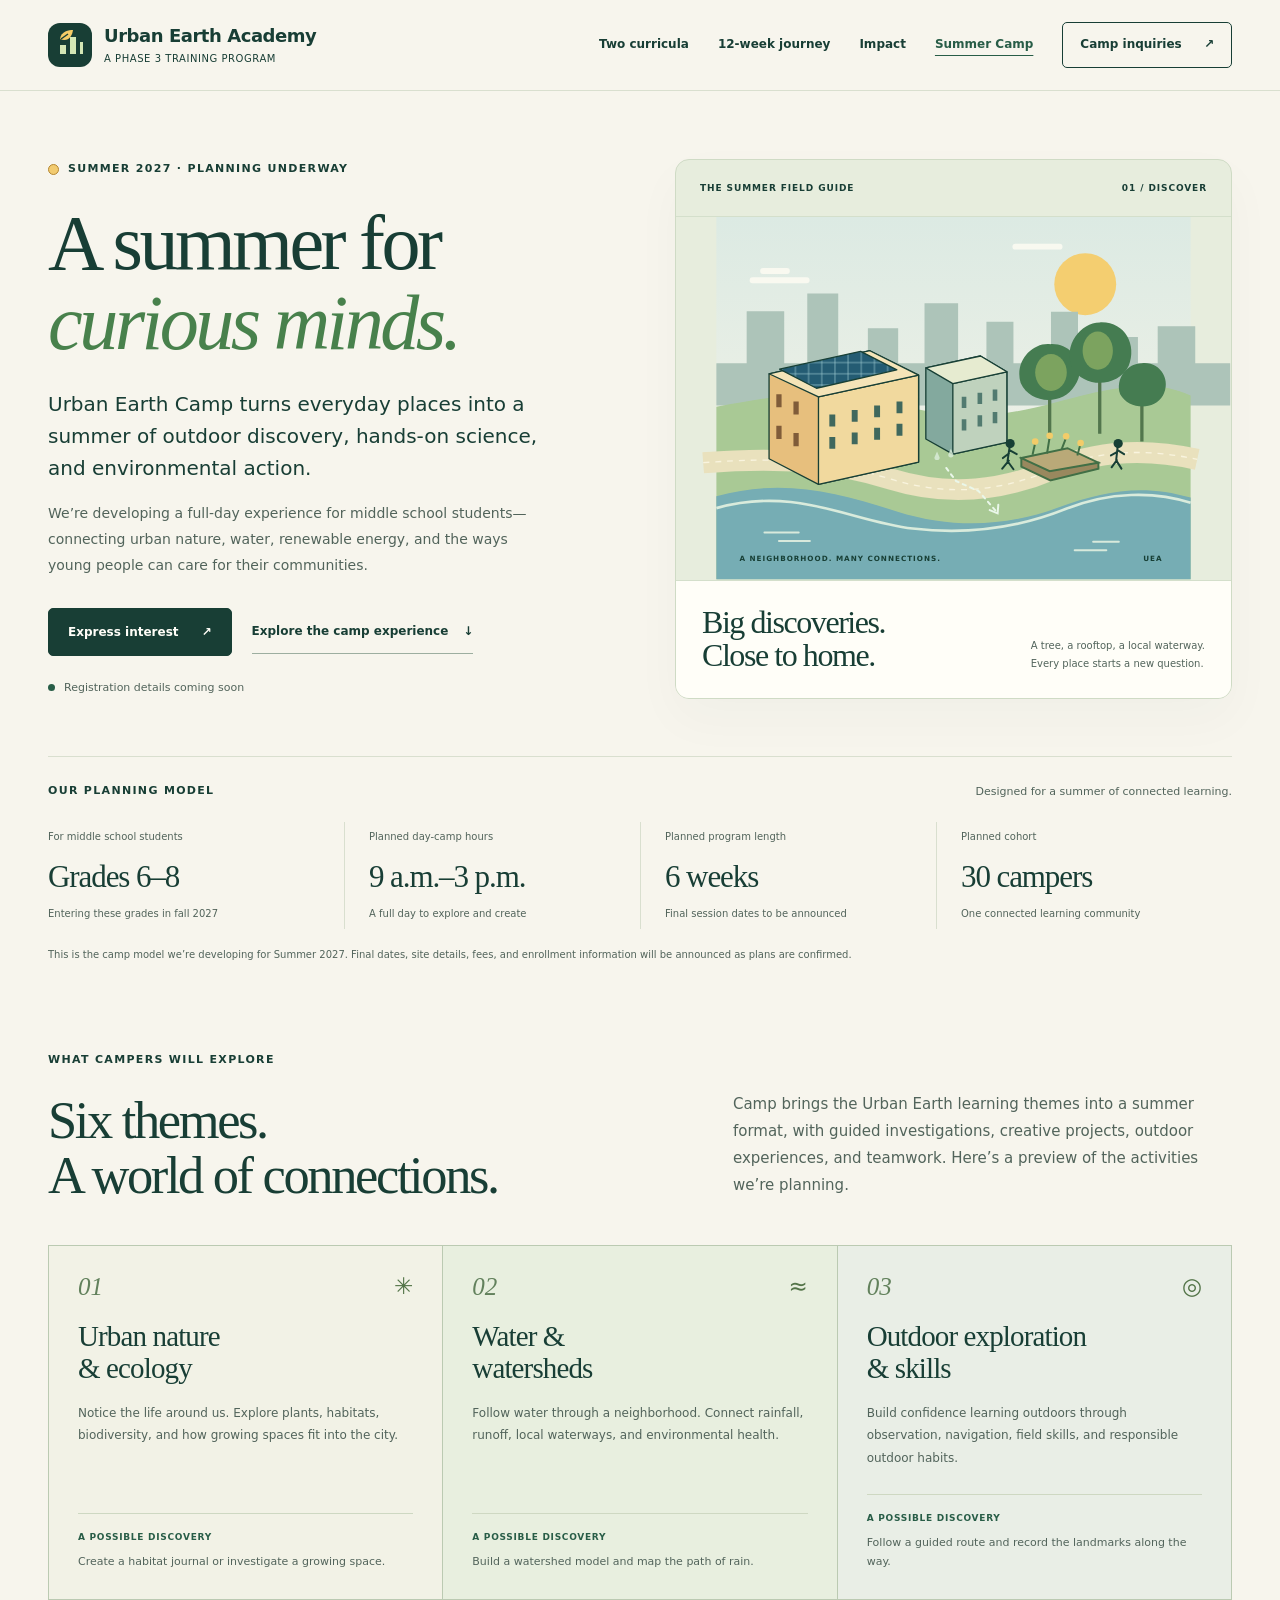
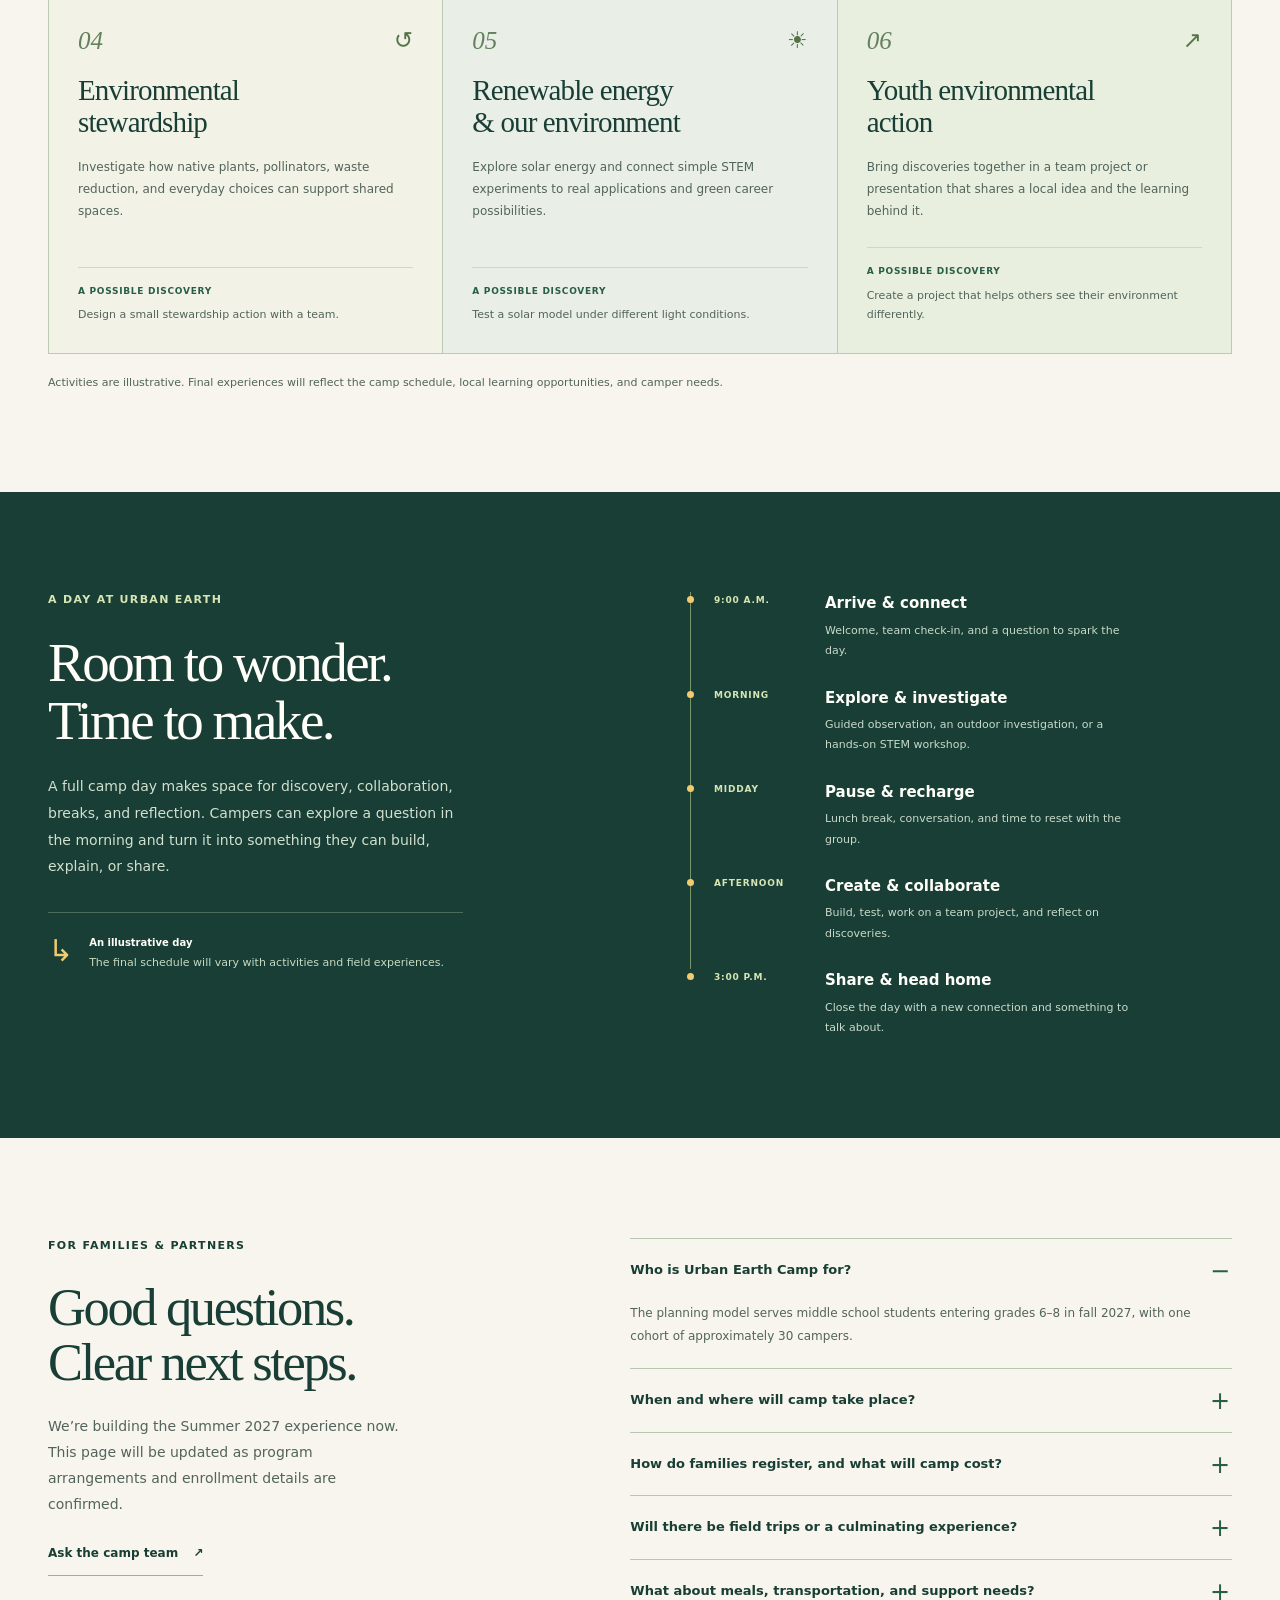
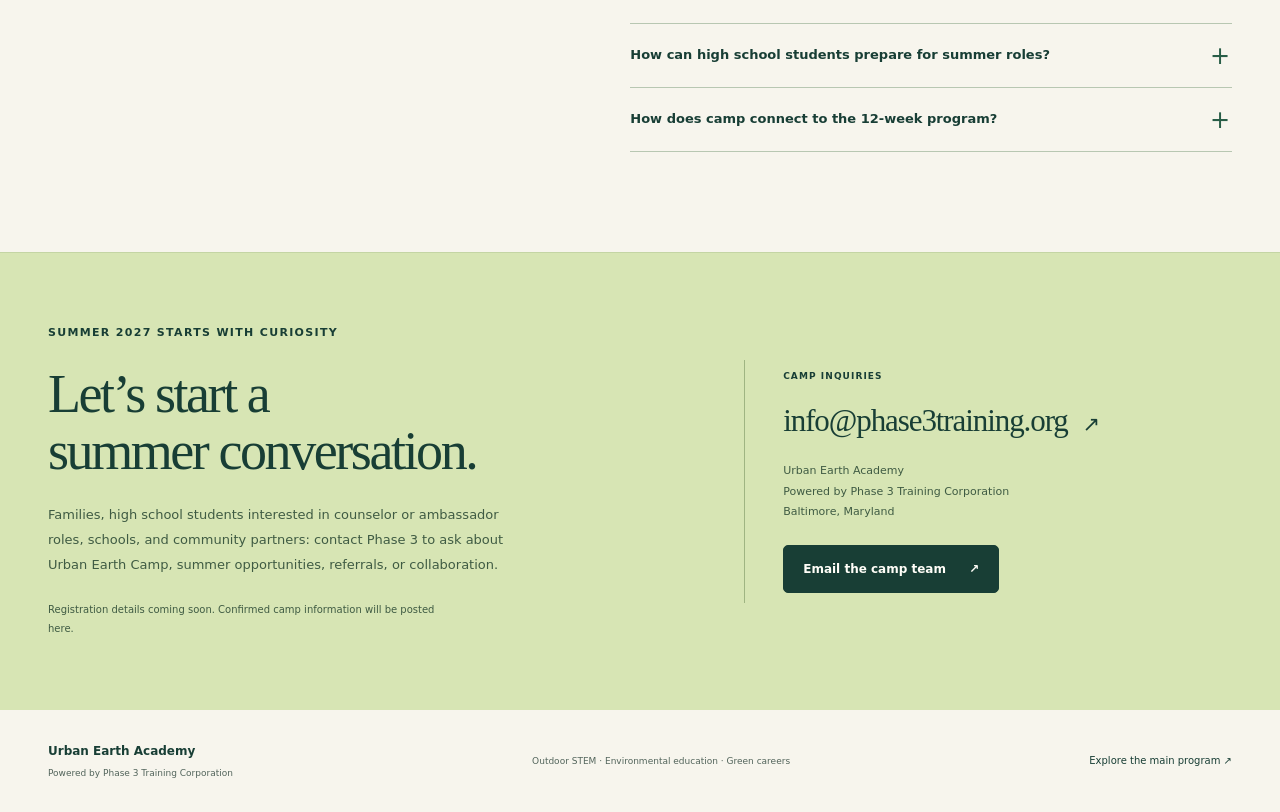
==== commit 1fc24a28: "Prepare high-school students for summer camp counselor and ambassador roles" ====
--- a/summer-camp.html
+++ b/summer-camp.html
@@ -135,13 +135,14 @@
           <details><summary>How do families register, and what will camp cost?</summary><div><p>Registration information and fees are being finalized. Families can email <a href="mailto:info@phase3training.org?subject=Urban%20Earth%20Camp%20Summer%202027%20interest">info@phase3training.org</a> to express interest and ask questions while details are developed.</p></div></details>
           <details><summary>Will there be field trips or a culminating experience?</summary><div><p>Outdoor field experiences and a culminating camp experience are being explored. Destinations, transportation, permissions, and any overnight arrangements will be shared once confirmed.</p></div></details>
           <details><summary>What about meals, transportation, and support needs?</summary><div><p>Meal and transportation arrangements are still being finalized. Please share accessibility or participation questions with the camp team when you inquire so we can discuss your family’s needs.</p></div></details>
+          <details><summary>How can high school students prepare for summer roles?</summary><div><p>Urban Earth Academy’s high-school curriculum prepares students to apply for summer employment as camp counselors or environmental ambassadors. Students practice environmental activities, inclusive camper support, professional communication, and interviews under staff guidance. They build a camp activity portfolio across the 12-week program. <a href="./?curriculum=high#curricula">Explore the high-school camp leadership curriculum</a>. Available roles, eligibility, and required pre-camp training are confirmed with camp partners.</p></div></details>
           <details><summary>How does camp connect to the 12-week program?</summary><div><p>Summer Camp is a separate summer offering built around Urban Earth’s six environmental learning themes. Its full-day format provides time for connected investigations and projects. You can also <a href="./#journey">explore the school-year 12-week Journey</a>.</p></div></details>
         </div>
       </div>
     </section>
 
     <section class="camp-interest" id="interest" aria-labelledby="interest-title">
-      <div class="wrap camp-interest-grid"><div><p class="eyebrow">Summer 2027 starts with curiosity</p><h2 id="interest-title">Let’s start a<br>summer conversation.</h2><p>Families, schools, and community partners: contact Phase 3 to express interest in Urban Earth Camp, ask questions, or discuss referrals and collaboration.</p><p class="camp-interest-note">Registration details coming soon. Confirmed camp information will be posted here.</p></div><div class="camp-contact"><span class="label">CAMP INQUIRIES</span><a class="camp-email" href="mailto:info@phase3training.org?subject=Urban%20Earth%20Camp%20Summer%202027%20interest&amp;body=Hello%20Phase%203%20team%2C%0A%0AI%20would%20like%20to%20learn%20more%20about%20Urban%20Earth%20Camp%20for%20Summer%202027.%0A%0AI%20am%20a%20parent%2Fcaregiver%20or%20represent%20an%20organization%3A%0AQuestions%20or%20interests%3A%0A%0AThank%20you.">info@phase3training.org <span aria-hidden="true">↗</span></a><p>Urban Earth Academy<br>Powered by Phase 3 Training Corporation<br>Baltimore, Maryland</p><a class="button camp-contact-button" href="mailto:info@phase3training.org?subject=Urban%20Earth%20Camp%20Summer%202027%20interest">Email the camp team <span aria-hidden="true">↗</span></a></div></div>
+      <div class="wrap camp-interest-grid"><div><p class="eyebrow">Summer 2027 starts with curiosity</p><h2 id="interest-title">Let’s start a<br>summer conversation.</h2><p>Families, high school students interested in counselor or ambassador roles, schools, and community partners: contact Phase 3 to ask about Urban Earth Camp, summer opportunities, referrals, or collaboration.</p><p class="camp-interest-note">Registration details coming soon. Confirmed camp information will be posted here.</p></div><div class="camp-contact"><span class="label">CAMP INQUIRIES</span><a class="camp-email" href="mailto:info@phase3training.org?subject=Urban%20Earth%20Camp%20Summer%202027%20interest&amp;body=Hello%20Phase%203%20team%2C%0A%0AI%20would%20like%20to%20learn%20more%20about%20Urban%20Earth%20Camp%20for%20Summer%202027.%0A%0AI%20am%20a%20parent%2Fcaregiver%20or%20represent%20an%20organization%3A%0AQuestions%20or%20interests%3A%0A%0AThank%20you.">info@phase3training.org <span aria-hidden="true">↗</span></a><p>Urban Earth Academy<br>Powered by Phase 3 Training Corporation<br>Baltimore, Maryland</p><a class="button camp-contact-button" href="mailto:info@phase3training.org?subject=Urban%20Earth%20Camp%20Summer%202027%20interest">Email the camp team <span aria-hidden="true">↗</span></a></div></div>
     </section>
   </main>
   <footer><div class="wrap footer-row"><a class="footer-brand" href="./">Urban Earth Academy <span>Powered by Phase 3 Training Corporation</span></a><p>Outdoor STEM · Environmental education · Green careers</p><a href="./" class="back-top">Explore the main program ↗</a></div></footer>
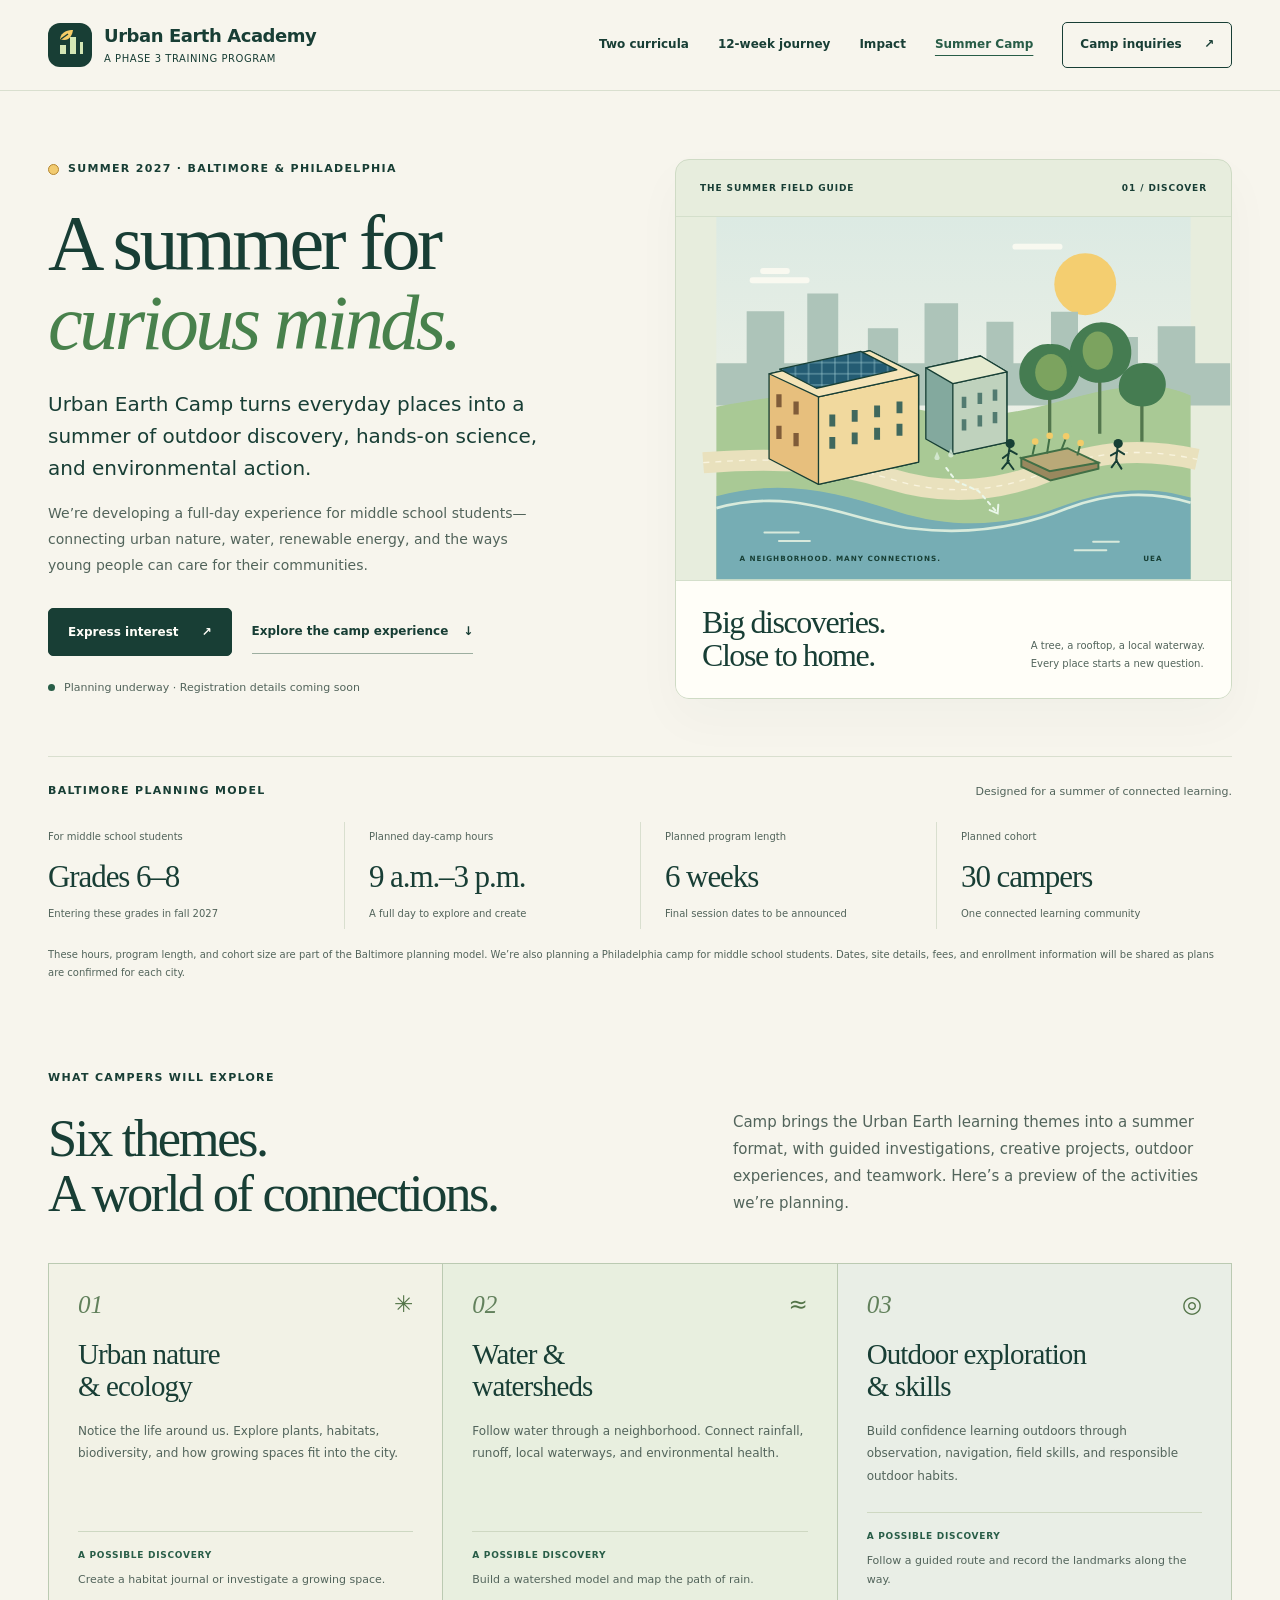
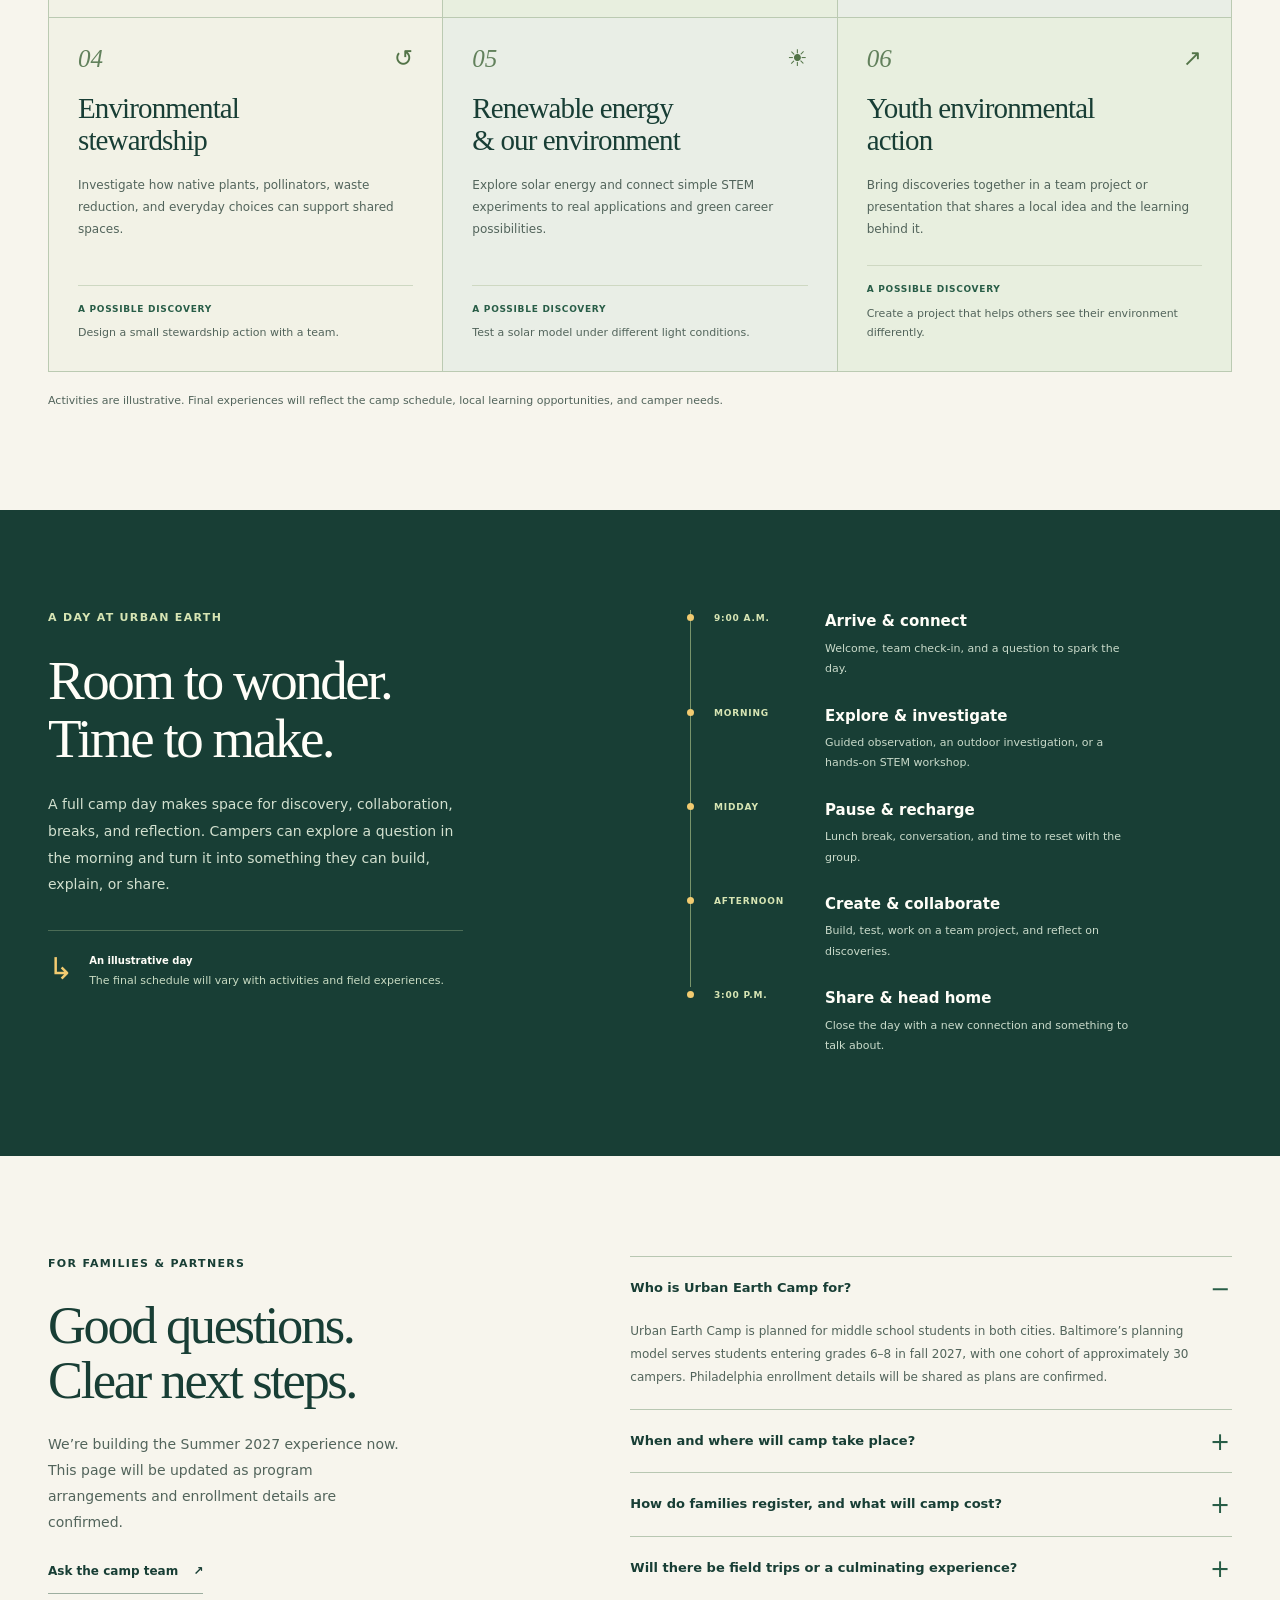
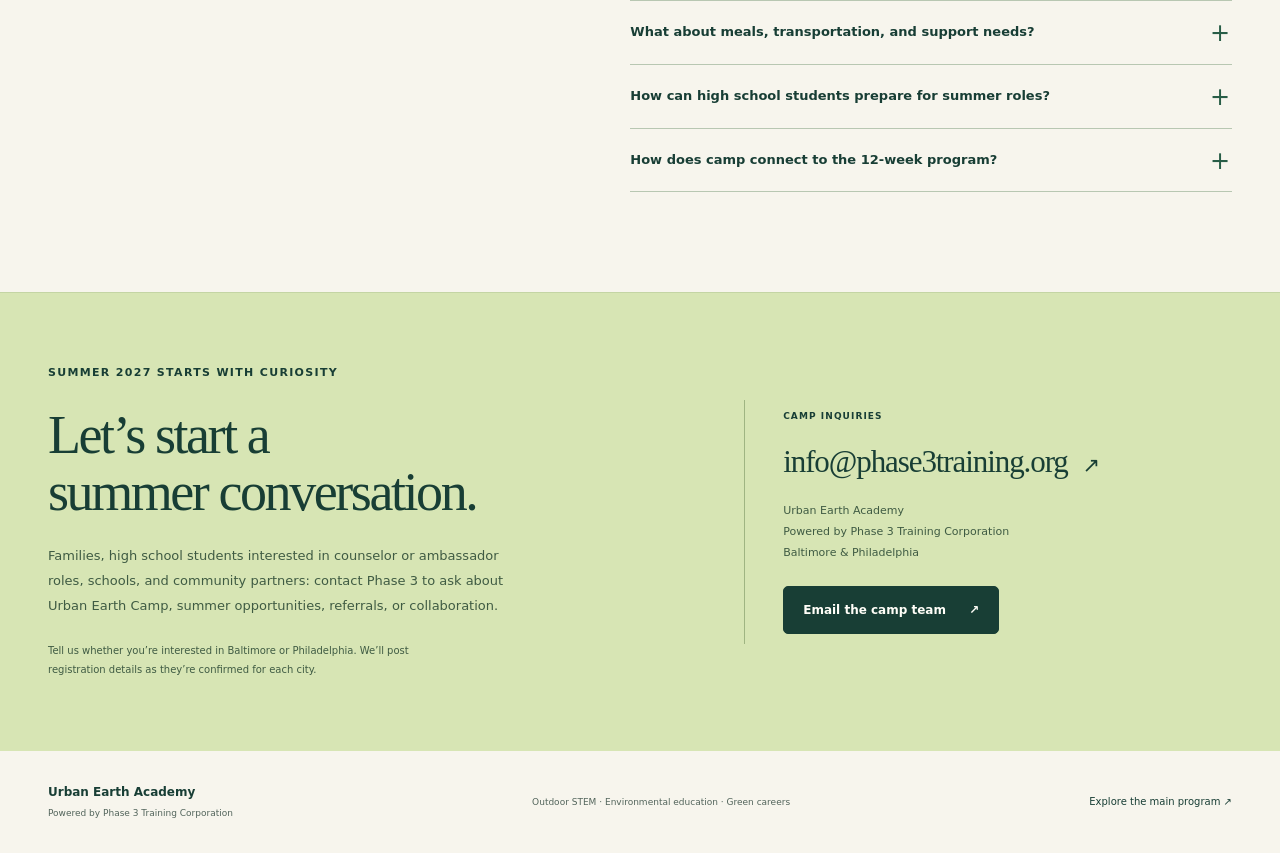
==== commit 9558dd2a: "Add Philadelphia to Urban Earth Summer Camp plans" ====
--- a/summer-camp.html
+++ b/summer-camp.html
@@ -3,7 +3,7 @@
 <head>
   <meta charset="utf-8">
   <meta name="viewport" content="width=device-width, initial-scale=1">
-  <meta name="description" content="Discover plans for Urban Earth Camp, a Summer 2027 outdoor STEM day camp for middle school students. Explore six environmental themes and contact Phase 3 to express interest.">
+  <meta name="description" content="Discover plans for Urban Earth Camp, a Summer 2027 outdoor STEM day camp for middle school students planned for Baltimore and Philadelphia. Explore six environmental themes and contact Phase 3 to express interest.">
   <meta name="theme-color" content="#173f35">
   <title>Summer Camp 2027 | Urban Earth Academy</title>
   <link rel="icon" href="./favicon.svg" type="image/svg+xml">
@@ -33,12 +33,12 @@
     <section class="camp-hero" aria-labelledby="camp-title">
       <div class="wrap camp-hero-grid">
         <div class="camp-hero-copy">
-          <p class="eyebrow"><span class="camp-sun" aria-hidden="true"></span> Summer 2027 · Planning underway</p>
+          <p class="eyebrow"><span class="camp-sun" aria-hidden="true"></span> Summer 2027 · Baltimore &amp; Philadelphia</p>
           <h1 id="camp-title">A summer for<br><em>curious minds.</em></h1>
           <p class="camp-lead">Urban Earth Camp turns everyday places into a summer of outdoor discovery, hands-on science, and environmental action.</p>
           <p class="camp-intro">We’re developing a full-day experience for middle school students—connecting urban nature, water, renewable energy, and the ways young people can care for their communities.</p>
           <div class="actions"><a class="button primary" href="#interest">Express interest <span aria-hidden="true">↗</span></a><a class="text-link" href="#explore">Explore the camp experience <span aria-hidden="true">↓</span></a></div>
-          <p class="camp-status"><span class="small-dot"></span> Registration details coming soon</p>
+          <p class="camp-status"><span class="small-dot"></span> Planning underway · Registration details coming soon</p>
         </div>
         <div class="camp-fieldbook">
           <div class="camp-fieldbook-top"><span>THE SUMMER FIELD GUIDE</span><span>01 / DISCOVER</span></div>
@@ -87,14 +87,14 @@
         </div>
       </div>
       <div class="wrap camp-model">
-        <div class="camp-model-heading"><p class="eyebrow">Our planning model</p><p>Designed for a summer of connected learning.</p></div>
+        <div class="camp-model-heading"><p class="eyebrow">Baltimore planning model</p><p>Designed for a summer of connected learning.</p></div>
         <dl class="camp-facts">
           <div><dt>For middle school students</dt><dd>Grades 6–8<small>Entering these grades in fall 2027</small></dd></div>
           <div><dt>Planned day-camp hours</dt><dd>9 a.m.–3 p.m.<small>A full day to explore and create</small></dd></div>
           <div><dt>Planned program length</dt><dd>6 weeks<small>Final session dates to be announced</small></dd></div>
           <div><dt>Planned cohort</dt><dd>30 campers<small>One connected learning community</small></dd></div>
         </dl>
-        <p class="fine-print">This is the camp model we’re developing for Summer 2027. Final dates, site details, fees, and enrollment information will be announced as plans are confirmed.</p>
+        <p class="fine-print">These hours, program length, and cohort size are part of the Baltimore planning model. We’re also planning a Philadelphia camp for middle school students. Dates, site details, fees, and enrollment information will be shared as plans are confirmed for each city.</p>
       </div>
     </section>
 
@@ -130,8 +130,8 @@
       <div class="wrap camp-family-grid">
         <div><p class="eyebrow">For families & partners</p><h2 id="family-title">Good questions.<br>Clear next steps.</h2><p class="camp-family-intro">We’re building the Summer 2027 experience now. This page will be updated as program arrangements and enrollment details are confirmed.</p><a class="text-link" href="mailto:info@phase3training.org?subject=Urban%20Earth%20Camp%20Summer%202027%20question">Ask the camp team <span aria-hidden="true">↗</span></a></div>
         <div class="camp-faq">
-          <details open><summary>Who is Urban Earth Camp for?</summary><div><p>The planning model serves middle school students entering grades 6–8 in fall 2027, with one cohort of approximately 30 campers.</p></div></details>
-          <details><summary>When and where will camp take place?</summary><div><p>We’re planning for Summer 2027, with 9 a.m.–3 p.m. day-camp hours over six weeks. The camp is being developed in Baltimore, connected to Phase 3’s training space and local outdoor learning opportunities. Final dates, site details, and drop-off information will be announced.</p></div></details>
+          <details open><summary>Who is Urban Earth Camp for?</summary><div><p>Urban Earth Camp is planned for middle school students in both cities. Baltimore’s planning model serves students entering grades 6–8 in fall 2027, with one cohort of approximately 30 campers. Philadelphia enrollment details will be shared as plans are confirmed.</p></div></details>
+          <details><summary>When and where will camp take place?</summary><div><p>We’re planning Urban Earth Camp for Summer 2027 in Baltimore and Philadelphia.</p><p><strong>Baltimore.</strong> The current plan is a six-week day camp from 9 a.m. to 3 p.m., connected to Phase 3’s training space and local outdoor learning opportunities.</p><p><strong>Philadelphia.</strong> Site, schedule, and enrollment details will be shared as plans are confirmed.</p></div></details>
           <details><summary>How do families register, and what will camp cost?</summary><div><p>Registration information and fees are being finalized. Families can email <a href="mailto:info@phase3training.org?subject=Urban%20Earth%20Camp%20Summer%202027%20interest">info@phase3training.org</a> to express interest and ask questions while details are developed.</p></div></details>
           <details><summary>Will there be field trips or a culminating experience?</summary><div><p>Outdoor field experiences and a culminating camp experience are being explored. Destinations, transportation, permissions, and any overnight arrangements will be shared once confirmed.</p></div></details>
           <details><summary>What about meals, transportation, and support needs?</summary><div><p>Meal and transportation arrangements are still being finalized. Please share accessibility or participation questions with the camp team when you inquire so we can discuss your family’s needs.</p></div></details>
@@ -142,7 +142,7 @@
     </section>
 
     <section class="camp-interest" id="interest" aria-labelledby="interest-title">
-      <div class="wrap camp-interest-grid"><div><p class="eyebrow">Summer 2027 starts with curiosity</p><h2 id="interest-title">Let’s start a<br>summer conversation.</h2><p>Families, high school students interested in counselor or ambassador roles, schools, and community partners: contact Phase 3 to ask about Urban Earth Camp, summer opportunities, referrals, or collaboration.</p><p class="camp-interest-note">Registration details coming soon. Confirmed camp information will be posted here.</p></div><div class="camp-contact"><span class="label">CAMP INQUIRIES</span><a class="camp-email" href="mailto:info@phase3training.org?subject=Urban%20Earth%20Camp%20Summer%202027%20interest&amp;body=Hello%20Phase%203%20team%2C%0A%0AI%20would%20like%20to%20learn%20more%20about%20Urban%20Earth%20Camp%20for%20Summer%202027.%0A%0AI%20am%20a%20parent%2Fcaregiver%20or%20represent%20an%20organization%3A%0AQuestions%20or%20interests%3A%0A%0AThank%20you.">info@phase3training.org <span aria-hidden="true">↗</span></a><p>Urban Earth Academy<br>Powered by Phase 3 Training Corporation<br>Baltimore, Maryland</p><a class="button camp-contact-button" href="mailto:info@phase3training.org?subject=Urban%20Earth%20Camp%20Summer%202027%20interest">Email the camp team <span aria-hidden="true">↗</span></a></div></div>
+      <div class="wrap camp-interest-grid"><div><p class="eyebrow">Summer 2027 starts with curiosity</p><h2 id="interest-title">Let’s start a<br>summer conversation.</h2><p>Families, high school students interested in counselor or ambassador roles, schools, and community partners: contact Phase 3 to ask about Urban Earth Camp, summer opportunities, referrals, or collaboration.</p><p class="camp-interest-note">Tell us whether you’re interested in Baltimore or Philadelphia. We’ll post registration details as they’re confirmed for each city.</p></div><div class="camp-contact"><span class="label">CAMP INQUIRIES</span><a class="camp-email" href="mailto:info@phase3training.org?subject=Urban%20Earth%20Camp%20Summer%202027%20interest&amp;body=Hello%20Phase%203%20team%2C%0A%0AI%20would%20like%20to%20learn%20more%20about%20Urban%20Earth%20Camp%20for%20Summer%202027.%0A%0ACity%20of%20interest%20%28Baltimore%20or%20Philadelphia%29%3A%0A%0AI%20am%20a%20parent%2Fcaregiver%20or%20represent%20an%20organization%3A%0AQuestions%20or%20interests%3A%0A%0AThank%20you.">info@phase3training.org <span aria-hidden="true">↗</span></a><p>Urban Earth Academy<br>Powered by Phase 3 Training Corporation<br>Baltimore &amp; Philadelphia</p><a class="button camp-contact-button" href="mailto:info@phase3training.org?subject=Urban%20Earth%20Camp%20Summer%202027%20interest">Email the camp team <span aria-hidden="true">↗</span></a></div></div>
     </section>
   </main>
   <footer><div class="wrap footer-row"><a class="footer-brand" href="./">Urban Earth Academy <span>Powered by Phase 3 Training Corporation</span></a><p>Outdoor STEM · Environmental education · Green careers</p><a href="./" class="back-top">Explore the main program ↗</a></div></footer>
